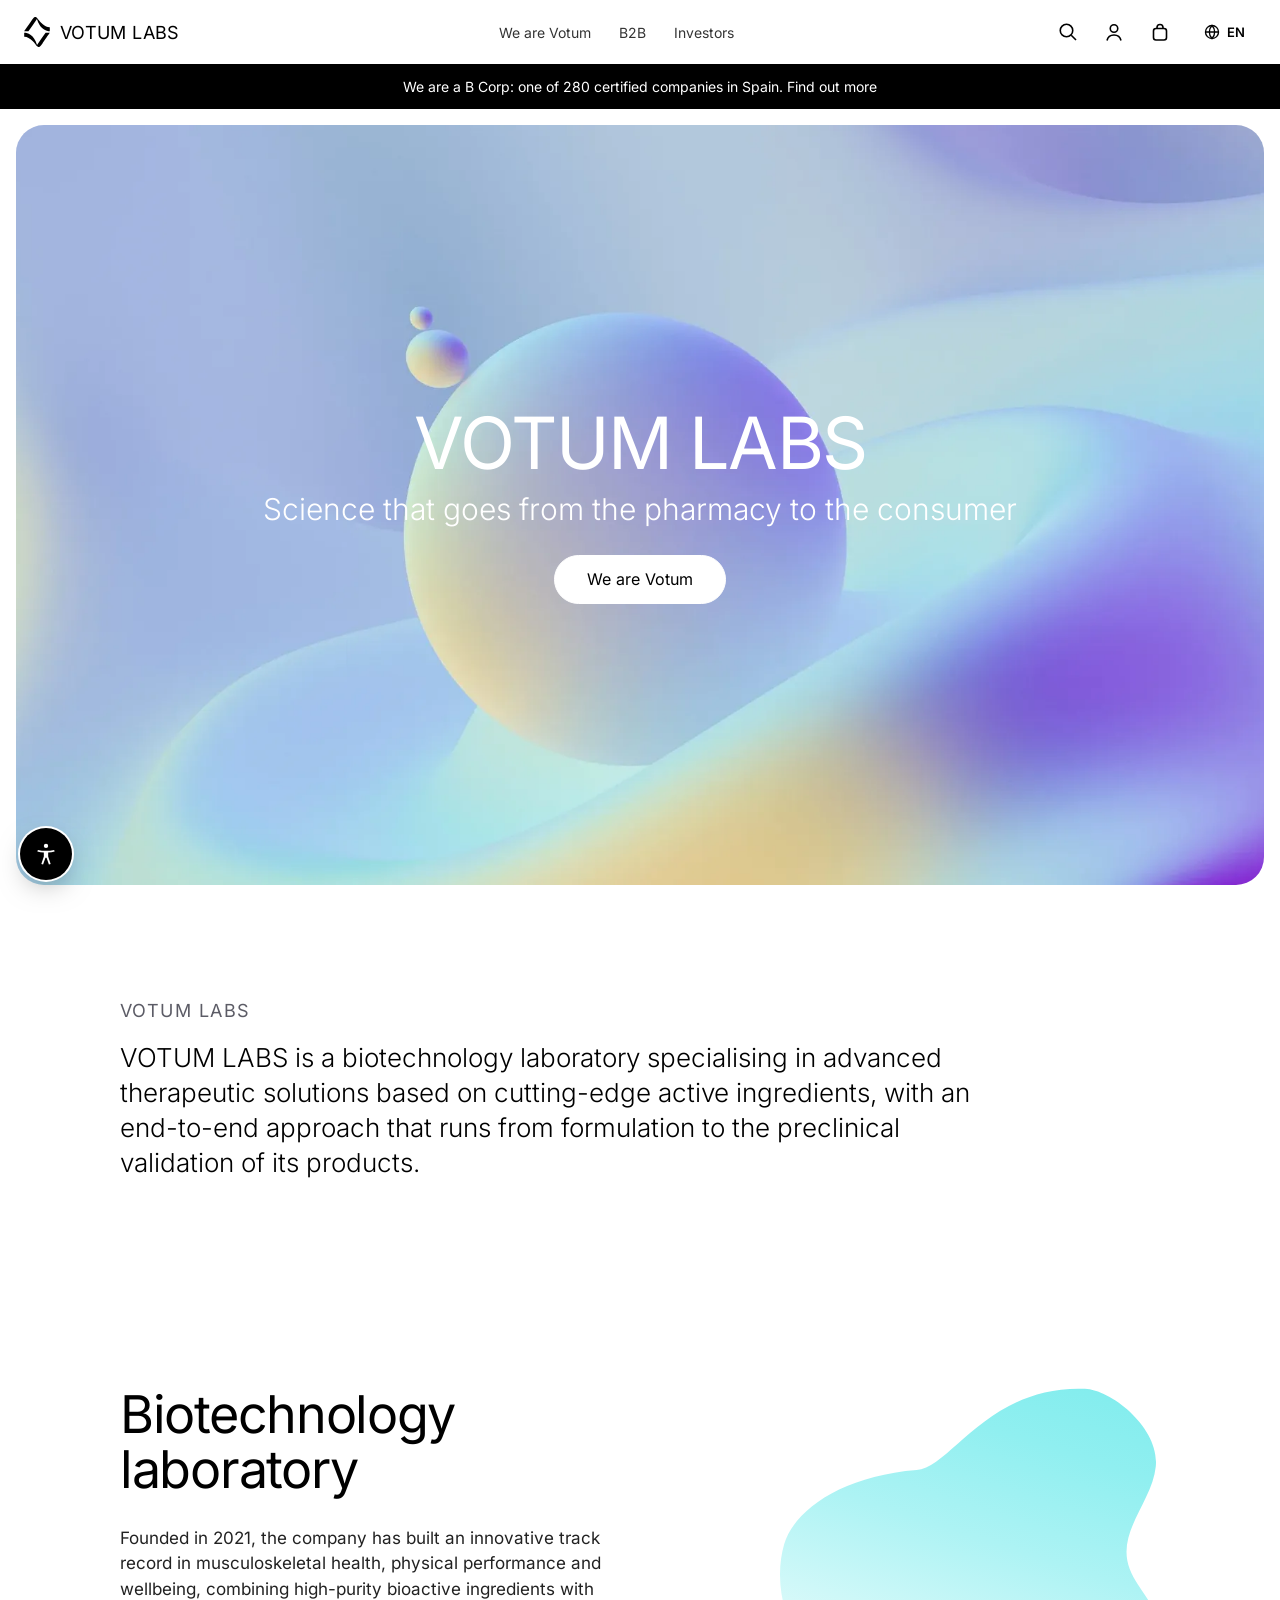
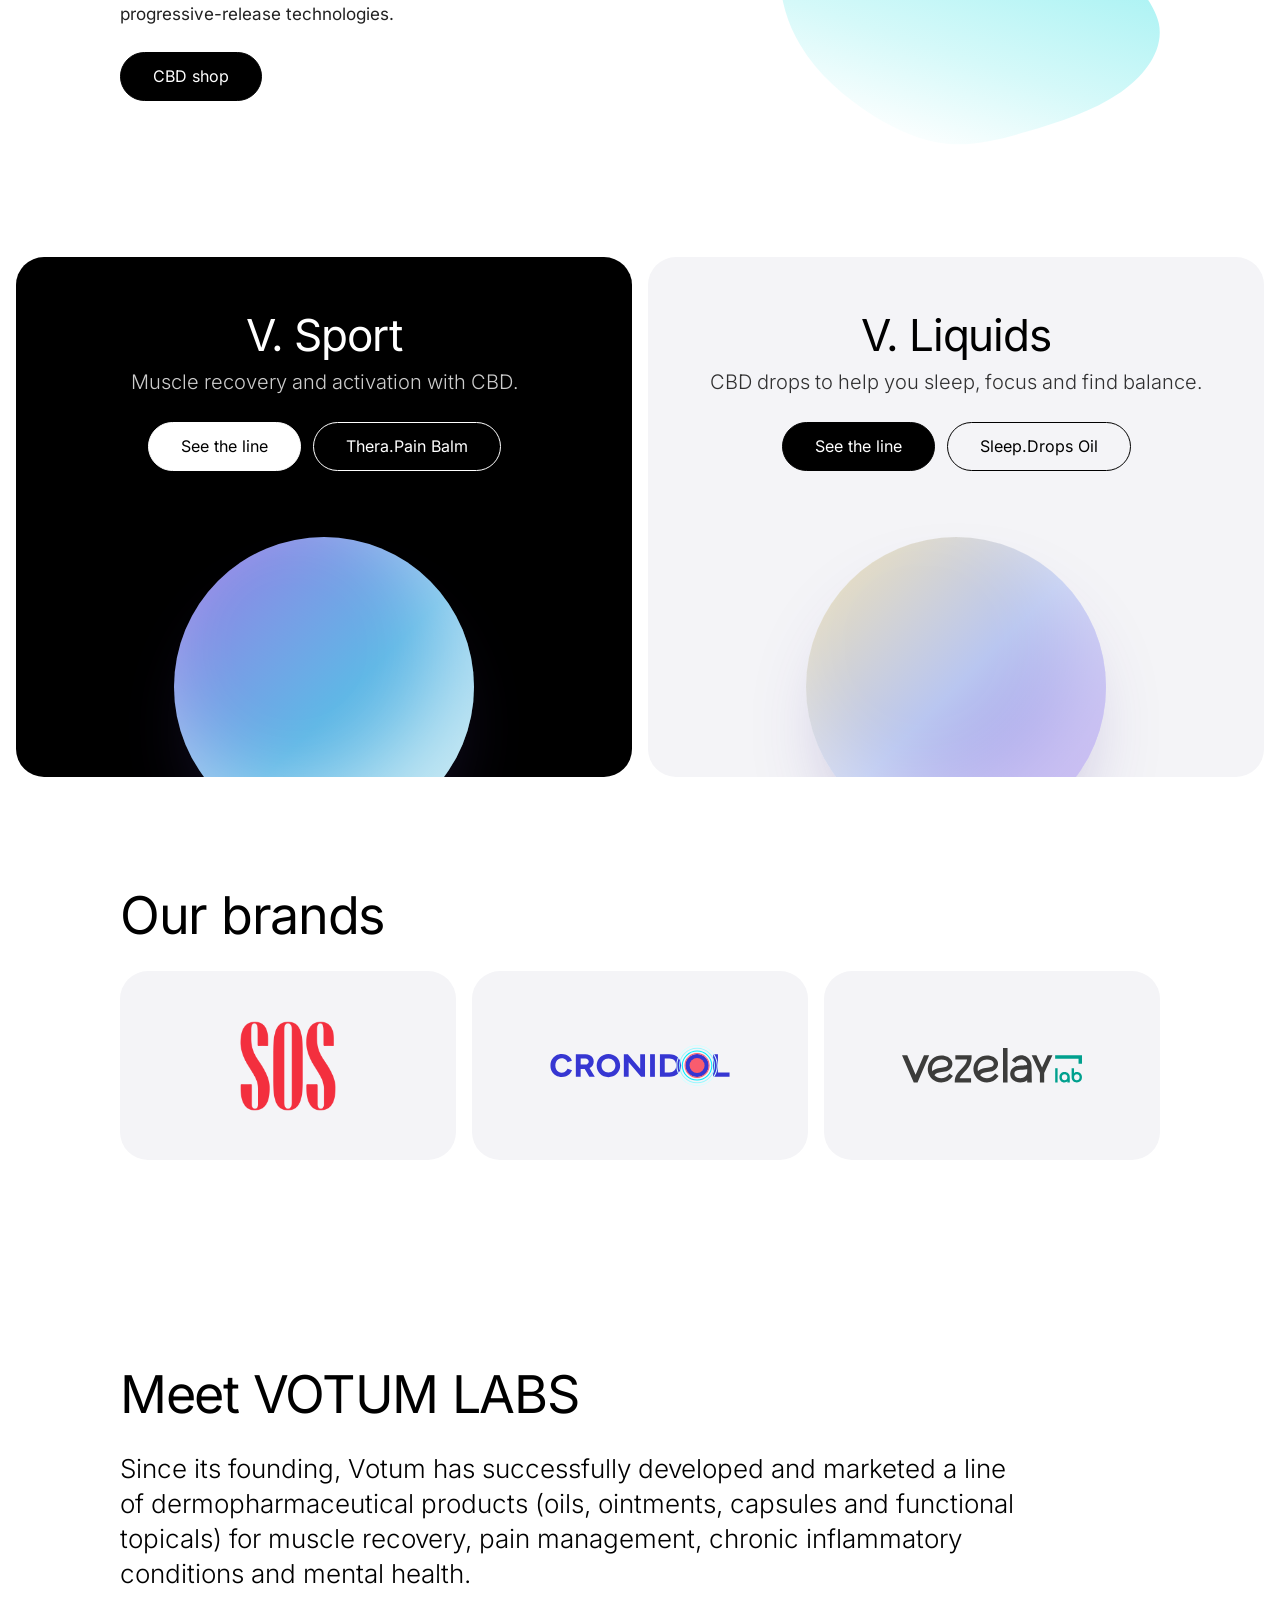
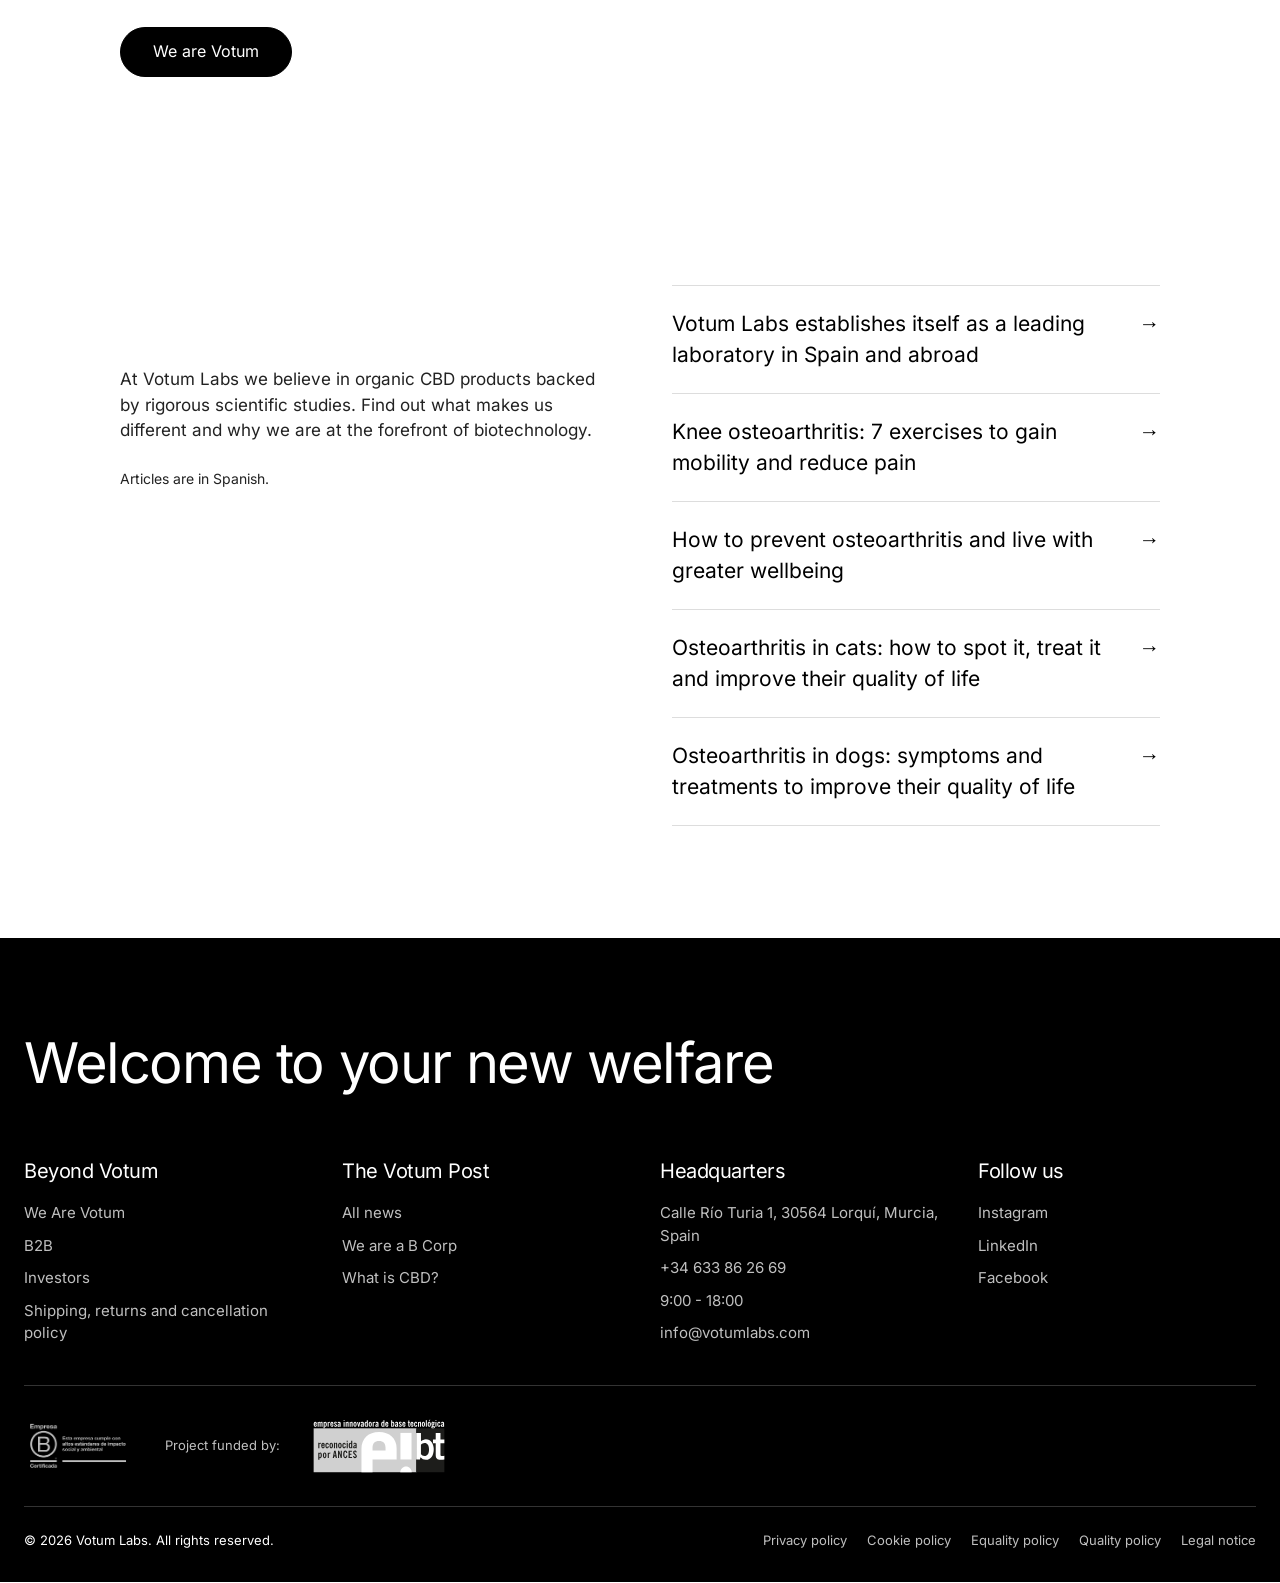
==== docs/en/index.html @ 970d9150 "Versión en inglés y degradado animado en las cifras del panel de socios - Inglés en docs/en/: portad" ====
<!doctype html>
<html lang="en">
<head>
	<meta charset="UTF-8">
	<meta name="viewport" content="width=device-width, initial-scale=1">
	<title>Votum Labs &#8211; Biotechnology laboratory</title>
	<!-- votum:meta -->
	<meta name="description" content="Biotechnology laboratory: dermopharmaceutical CBD solutions, from the pharmacy to the consumer.">
	<link rel="alternate" hreflang="es" href="https://faycal9ib.github.io/votum-web/">
	<link rel="alternate" hreflang="en" href="https://faycal9ib.github.io/votum-web/en/">
	<link rel="alternate" hreflang="x-default" href="https://faycal9ib.github.io/votum-web/">
	<meta property="og:type" content="website">
	<meta property="og:site_name" content="Votum Labs">
	<meta property="og:locale" content="en_GB">
	<meta property="og:locale:alternate" content="es_ES">
	<meta property="og:title" content="Votum Labs – Biotechnology laboratory">
	<meta property="og:description" content="Biotechnology laboratory: dermopharmaceutical CBD solutions, from the pharmacy to the consumer.">
	<meta property="og:url" content="https://faycal9ib.github.io/votum-web/en/">
	<meta property="og:image" content="https://faycal9ib.github.io/votum-web/assets/img/og-votumlabs.jpg">
	<meta property="og:image:width" content="1200">
	<meta property="og:image:height" content="630">
	<meta property="og:image:alt" content="Votum Labs, biotechnology laboratory: science that goes from the pharmacy to the consumer">
	<meta name="twitter:card" content="summary_large_image">
	<!-- /votum:meta -->
<meta name="robots" content="noindex, nofollow">
	<script>try{var p=JSON.parse(localStorage.getItem('votumA11y')||'{}'),c=document.documentElement.classList;if(p.text)c.add('a11y-text-'+p.text);['contrast','links','readable','reduce-motion'].forEach(function(k){if(p[k])c.add('a11y-'+k)})}catch(e){}</script>

<link rel='stylesheet' id='orbita-css' href='../style.css?ver=2.3.2' media='all' />
<link rel='stylesheet' id='votum-brand-css' href='../brand.css?ver=1.0.0' media='all' />
<link rel="icon" type="image/svg+xml" href="../assets/img/votumlabs-fav.svg">
</head>
<body class="home blog wp-theme-orbita">
<a class="skip-link screen-reader-text" href="#ob-main">Skip to content</a>

<header class="ob-globalnav" id="ob-globalnav">
	<nav class="ob-globalnav__inner" aria-label="Global">
		<a class="ob-globalnav__brand" href="./">
			<span class="ob-mark"><svg aria-hidden="true" focusable="false" xmlns="http://www.w3.org/2000/svg" id="Livello_2" data-name="Livello 2" viewBox="0 0 1236.66 1448.73"><g id="Livello_1-2" data-name="Livello 1"><g><path d="M515.34,1.95c-19.4,5.1-36,15.3-57,35.2-18.7,17.7-38.6,42.6-68.2,85.3-8.7,12.6-23.3,33.6-32.4,46.5C299.14,252.35.84,684.45.84,685.95c0,.7,32.9,1,101.9,1h102l206.2-293,206.2-293.1,10.2,30.8c54.5,163.9,128.4,291.8,223.5,387.2,95,95.2,206.6,151.1,328.6,164.5,18,2,55.6,3.8,56.6,2.8.5-.5.7-43.1.6-94.8l-.3-93.9-16-.7c-104.9-4.3-214.3-52.7-322-142.3-68.1-56.6-140.3-134.6-219-236.5-33.9-43.9-42.2-53.8-61.5-73-22.6-22.7-38.2-33.7-57-40.2-14.8-5.1-32.6-6.2-45.5-2.8Z"></path><path d="M.34,763.15c-.3.7-.4,43.4-.3,94.8l.3,93.5,16,.6c126.7,5.1,259.3,74.5,389.3,203.7,44.2,43.9,99.6,107.6,145.6,167.2,40.8,52.9,53.1,67.5,72,85.8,14.7,14.2,26.2,22.7,40.1,29.7,15.9,8,27.4,10.8,43,10.2,10.3-.3,13.4-.8,21.9-3.7,21.6-7.3,43.8-24.4,68.9-53,13.3-15.2,28.2-34.9,49.4-65.5,8.7-12.7,24.9-35.8,35.9-51.5,24.7-35.1,92.6-133.1,194-280,142.2-205.9,159.4-230.9,159.4-232,0-.7-31.7-1-101.9-1h-101.9l-206.2,293-206.2,293.1-11.3-33.8c-34.3-102.9-74-186.6-125-263.8-97.5-147.6-223.2-241.8-366.5-274.9-30.4-7-59.3-10.9-92.5-12.6-25-1.2-23.5-1.2-24,.2Z"></path></g></g></svg></span>			<span>Votum Labs</span>
		</a>

		<ul id="ob-menu" class="ob-menu"><li class="menu-item"><a href="https://votumlabs.com/we-are-votum/" data-vt-decode="hover">We are Votum</a></li>
<li class="menu-item"><a href="b2b.html" data-vt-decode="hover">B2B</a></li>
<li class="menu-item"><a href="investors.html" data-vt-decode="hover">Investors</a></li>
</ul>
		<div class="ob-globalnav__actions">
			<button class="ob-icon-btn" type="button" data-ob-search aria-label="Search">
				<svg viewBox="0 0 20 20" fill="none" stroke="currentColor" stroke-width="1.6"><circle cx="8.5" cy="8.5" r="6.25"/><path d="M13.25 13.25L18 18"/></svg>
			</button>
			<a class="ob-icon-btn" href="https://votumlabs.com/account/" aria-label="My account">
				<svg viewBox="0 0 20 20" fill="none" stroke="currentColor" stroke-width="1.6"><circle cx="10" cy="6.5" r="3.75"/><path d="M3 18.5c.8-3.6 3.6-5.5 7-5.5s6.2 1.9 7 5.5"/></svg>
			</a>
			<a class="ob-icon-btn" href="https://votumlabs.com/?page_id=18" aria-label="Shop">
				<svg viewBox="0 0 20 20" fill="none" stroke="currentColor" stroke-width="1.6"><rect x="3.5" y="6.5" width="13" height="11.5" rx="2.5"/><path d="M7 6.5V5.5a3 3 0 016 0v1"/></svg>
			</a>
				<div class="ob-lang">
		<button class="ob-lang__toggle" type="button" aria-expanded="false" aria-controls="ob-lang-list">
			<svg viewBox="0 0 20 20" fill="none" stroke="currentColor" stroke-width="1.5" aria-hidden="true"><circle cx="10" cy="10" r="7.25"/><path d="M2.75 10h14.5M10 2.75c2 2.1 3 4.5 3 7.25s-1 5.15-3 7.25c-2-2.1-3-4.5-3-7.25s1-5.15 3-7.25z"/></svg>
			<span class="screen-reader-text">Language: English</span>
			<span class="ob-lang__code" aria-hidden="true">EN</span>
		</button>
		<ul class="ob-lang__list" id="ob-lang-list" hidden>
			<li><a class="ob-lang__item" href="../" lang="es" hreflang="es">Español</a></li>
			<li><span class="ob-lang__item is-current" aria-current="true" lang="en">English</span></li>
		</ul>
	</div>
				<button class="ob-icon-btn ob-menu-trigger" type="button" aria-expanded="false" aria-controls="ob-menu" aria-label="Menu">
				<svg viewBox="0 0 20 20" fill="none" stroke="currentColor" stroke-width="1.6"><path d="M3 7h14M3 13h14"/></svg>
			</button>
		</div>
	</nav>
	<form class="screen-reader-text" role="search" method="get" action="https://votumlabs.com/" id="ob-search">
		<label for="ob-search-input">Search</label>
		<input id="ob-search-input" type="search" name="s" value="">
	</form>
</header>
<div class="ob-backdrop" aria-hidden="true"></div>

	<div class="ob-ribbon">
		We are a B Corp: one of 280 certified companies in Spain.		<a href="https://votumlabs.com/blog/votum-world-es-empresa-b-corp/">Find out more</a>
	</div>
<main id="ob-main" class="ob-main" data-vt-trail>
	<section class="ob-section-hero theme-light has-image">
		<div class="ob-unit__copy ob-reveal">
			<h2 class="ob-unit__headline" data-vt-decode>VOTUM LABS</h2>
			<p class="ob-unit__subhead" data-vt-decode>Science that goes from the pharmacy to the consumer</p>
			<div class="ob-unit__ctas">
				<a class="ob-btn" href="https://votumlabs.com/we-are-votum/" aria-label="We are Votum, VOTUM LABS">We are Votum</a>
			</div>
		</div>
		<div class="ob-unit__bg" aria-hidden="true">
			<img src="../assets/img/hero-october-votumlabs.webp" alt="" fetchpriority="high">
		</div>
	</section>

	<section class="ob-block" aria-label="Votum Labs">
		<div class="ob-block__inner">
			<p class="ob-eyebrow ob-reveal" data-vt-decode>Votum Labs</p>
			<p class="ob-lead ob-reveal">VOTUM LABS is a biotechnology laboratory specialising in advanced therapeutic solutions based on cutting-edge active ingredients, with an end-to-end approach that runs from formulation to the preclinical validation of its products.</p>
		</div>
	</section>

	<section class="ob-block" aria-labelledby="ob-about">
		<div class="ob-block__inner ob-split">
			<div class="ob-reveal">
				<h2 id="ob-about" data-vt-decode>Biotechnology laboratory</h2>
				<p>Founded in 2021, the company has built an innovative track record in musculoskeletal health, physical performance and wellbeing, combining high-purity bioactive ingredients with progressive-release technologies.</p>
				<a class="ob-btn" href="https://votumlabs.com/?page_id=18">CBD shop</a>
			</div>
			<img class="ob-shape-deco ob-reveal" src="../assets/img/discover-shape.svg" alt="" loading="lazy">
		</div>
	</section>

	<section class="ob-section-promo" aria-label="Product lines">
		<div class="ob-tile theme-dark">
			<div class="ob-unit__copy ob-reveal">
				<h3 class="ob-unit__headline" data-vt-decode>V. Sport</h3>
				<p class="ob-unit__subhead" data-vt-decode>Muscle recovery and activation with CBD.</p>
				<div class="ob-unit__ctas">
					<a class="ob-btn" href="https://votumlabs.com/tienda/cbd-sport/" aria-label="See the line, V. Sport">See the line</a>
					<a class="ob-btn ob-btn--secondary" href="https://votumlabs.com/producto/balsamo-recuperador-cbd/" aria-label="Thera.Pain Balm, V. Sport">Thera.Pain Balm</a>
				</div>
			</div>
			<div class="ob-unit__media ob-reveal" aria-hidden="true">
				<div class="ob-shape" style="--ob-shape: linear-gradient(135deg,#9a7be6,#5fb7e6 55%,#a8e0ec)"></div>
			</div>
		</div>
		<div class="ob-tile theme-light">
			<div class="ob-unit__copy ob-reveal">
				<h3 class="ob-unit__headline" data-vt-decode>V. Liquids</h3>
				<p class="ob-unit__subhead" data-vt-decode>CBD drops to help you sleep, focus and find balance.</p>
				<div class="ob-unit__ctas">
					<a class="ob-btn" href="https://votumlabs.com/tienda/cbd-para-la-ansiedad/" aria-label="See the line, V. Liquids">See the line</a>
					<a class="ob-btn ob-btn--secondary" href="https://votumlabs.com/producto/gotas-cbd-para-dormir/" aria-label="Sleep.Drops Oil, V. Liquids">Sleep.Drops Oil</a>
				</div>
			</div>
			<div class="ob-unit__media ob-reveal" aria-hidden="true">
				<div class="ob-shape" style="--ob-shape: linear-gradient(135deg,#f1e2b4,#b9c6f0 50%,#9a7be6)"></div>
			</div>
		</div>
	</section>

	<section class="ob-block" aria-labelledby="ob-brands">
		<div class="ob-block__inner">
			<h2 id="ob-brands" data-vt-decode class="ob-reveal">Our brands</h2>
			<div class="ob-brands">
				<a class="ob-brand ob-reveal" href="https://sospets.es/">
					<img src="../assets/img/SOS-LOGO-ROJO.png" alt="SOS Pets" loading="lazy">
				</a>
				<a class="ob-brand ob-reveal" href="https://www.cronidol.com/">
					<img src="../assets/img/logo-cronidol.svg" alt="Cronidol" loading="lazy">
				</a>
				<a class="ob-brand ob-reveal" href="https://vezelaylab.com/">
					<img src="../assets/img/vezelay-logo.svg" alt="Vezelay Lab" loading="lazy">
				</a>
			</div>
		</div>
	</section>

	<section class="ob-block" aria-labelledby="ob-meet">
		<div class="ob-block__inner ob-reveal">
			<h2 id="ob-meet" data-vt-decode>Meet VOTUM LABS</h2>
			<p class="ob-lead">Since its founding, Votum has successfully developed and marketed a line of dermopharmaceutical products (oils, ointments, capsules and functional topicals) for muscle recovery, pain management, chronic inflammatory conditions and mental health.</p>
			<div class="ob-block__cta">
				<a class="ob-btn" href="https://votumlabs.com/we-are-votum/">We are Votum</a>
			</div>
		</div>
	</section>

	<section class="ob-block" aria-labelledby="ob-post">
		<div class="ob-block__inner ob-split">
			<div class="ob-reveal">
				<h2 id="ob-post" data-vt-decode>The Votum Post</h2>
				<p>At Votum Labs we believe in organic CBD products backed by rigorous scientific studies. Find out what makes us different and why we are at the forefront of biotechnology.</p>
				<p class="vt-lang-note">Articles are in Spanish.</p>
			</div>
			<ul class="ob-posts ob-reveal">
				<li><a href="https://votumlabs.com/blog/votum-labs-laboratorio-biotecnologico-farmacia/" hreflang="es">Votum Labs establishes itself as a leading laboratory in Spain and abroad</a></li>
				<li><a href="https://votumlabs.com/blog/artrosis-rodilla-ejercicios/" hreflang="es">Knee osteoarthritis: 7 exercises to gain mobility and reduce pain</a></li>
				<li><a href="https://votumlabs.com/blog/prevenir-artrosis-evitar-dolor-articular/" hreflang="es">How to prevent osteoarthritis and live with greater wellbeing</a></li>
				<li><a href="https://votumlabs.com/blog/artrosis-gatos/" hreflang="es">Osteoarthritis in cats: how to spot it, treat it and improve their quality of life</a></li>
				<li><a href="https://votumlabs.com/blog/artrosis-perros/" hreflang="es">Osteoarthritis in dogs: symptoms and treatments to improve their quality of life</a></li>
			</ul>
		</div>
	</section>
</main>
<footer class="ob-footer" data-vt-trail aria-label="Footer">
	<div class="ob-footer__inner">
		<p class="ob-footer__title" data-vt-decode>Welcome to your new welfare</p>

		<div class="ob-directory">
							<nav aria-label="Beyond Votum">
					<h3 data-vt-decode>Beyond Votum</h3>
					<ul>
													<li><a href="https://votumlabs.com/we-are-votum/">We Are Votum</a></li>
													<li><a href="b2b.html">B2B</a></li>
													<li><a href="investors.html">Investors</a></li>
													<li><a href="https://votumlabs.com/refund-policy/">Shipping, returns and cancellation policy</a></li>
											</ul>
				</nav>
							<nav aria-label="The Votum Post">
					<h3 data-vt-decode>The Votum Post</h3>
					<ul>
													<li><a href="https://votumlabs.com/the-v-w-post/">All news</a></li>
													<li><a href="https://votumlabs.com/blog/votum-world-es-empresa-b-corp/">We are a B Corp</a></li>
													<li><a href="https://votumlabs.com/blog/que-es-cbd/">What is CBD?</a></li>
											</ul>
				</nav>
			
			<div>
				<h3 data-vt-decode>Headquarters</h3>
				<p>Calle Río Turia 1, 30564 Lorquí, Murcia, Spain</p>
				<ul>
											<li><a href="https://wa.me/+34633862669">+34 633 86 26 69</a></li>
										<li>9:00 - 18:00</li>
											<li><a href="mailto:info@votumlabs.com">info@votumlabs.com</a></li>
									</ul>
			</div>

			<div>
				<h3 data-vt-decode>Follow us</h3>
				<ul>
					<li><a href="https://www.instagram.com/votumlabs/">Instagram</a></li>
					<li><a href="https://www.linkedin.com/company/votum-labs/">LinkedIn</a></li>
					<li><a href="https://www.facebook.com/p/Votum-Labs-100083191074836/">Facebook</a></li>
				</ul>
			</div>
		</div>

		<div class="ob-footer__badges">
			<a href="https://votumlabs.com/blog/votum-world-es-empresa-b-corp/">
				<img src="../assets/img/LogoESPTagESP_Estandares_Negro-1.png" class="ob-badge-bcorp" alt="Certified B Corporation" loading="lazy">
			</a>
			<span>Project funded by:</span>
			<img src="../assets/img/Eibt-logo-footer-1.svg" alt="EIBT" loading="lazy">
		</div>

		
		<div class="ob-footer__legal">
			<span>
				© 2026 Votum Labs. All rights reserved.			</span>
			<ul id="menu-votum-legal" class="menu"><li id="menu-item-47" class="menu-item menu-item-type-custom menu-item-object-custom menu-item-47"><a href="https://votumlabs.com/privacy-policy/">Privacy policy</a></li>
<li id="menu-item-48" class="menu-item menu-item-type-custom menu-item-object-custom menu-item-48"><a href="https://votumlabs.com/cookies-policy/">Cookie policy</a></li>
<li id="menu-item-49" class="menu-item menu-item-type-custom menu-item-object-custom menu-item-49"><a href="https://votumlabs.com/politica-de-igualdad/">Equality policy</a></li>
<li id="menu-item-50" class="menu-item menu-item-type-custom menu-item-object-custom menu-item-50"><a href="https://votumlabs.com/politica-de-calidad/">Quality policy</a></li>
<li id="menu-item-51" class="menu-item menu-item-type-custom menu-item-object-custom menu-item-51"><a href="https://votumlabs.com/aviso-legal/">Legal notice</a></li>
</ul>		</div>
	</div>
</footer>
	<div class="ob-a11y" data-vt-no-trail>
		<button class="ob-a11y__toggle" type="button" aria-expanded="false" aria-controls="ob-a11y-panel">
			<svg viewBox="0 0 24 24" fill="currentColor" aria-hidden="true"><circle cx="12" cy="4.5" r="2"/><path d="M4.5 8.2c2.4.6 4.9.9 7.5.9s5.1-.3 7.5-.9l.5 1.6c-1.9.5-3.9.8-6 .9v3.6l2.3 6.9-1.6.6-2.2-6.3h-1l-2.2 6.3-1.6-.6L10 14.3v-3.6c-2.1-.1-4.1-.4-6-.9z"/></svg>
			<span class="screen-reader-text">Accessibility options</span>
		</button>
		<div class="ob-a11y__panel" id="ob-a11y-panel" role="group" aria-labelledby="ob-a11y-title" hidden>
			<p class="ob-a11y__title" id="ob-a11y-title">Accessibility</p>
			<div class="ob-a11y__row" role="group" aria-label="Text size">
				<span>Text size</span>
				<div class="ob-a11y__sizes">
					<button type="button" data-a11y-text="0" aria-pressed="true" aria-label="Normal text">A</button>
					<button type="button" data-a11y-text="1" aria-pressed="false" aria-label="Large text">A+</button>
					<button type="button" data-a11y-text="2" aria-pressed="false" aria-label="Extra large text">A++</button>
				</div>
			</div>
							<button type="button" class="ob-a11y__switch" data-a11y="contrast" aria-pressed="false">
					<span>High contrast</span><span class="ob-a11y__knob" aria-hidden="true"></span>
				</button>
							<button type="button" class="ob-a11y__switch" data-a11y="links" aria-pressed="false">
					<span>Underline links</span><span class="ob-a11y__knob" aria-hidden="true"></span>
				</button>
							<button type="button" class="ob-a11y__switch" data-a11y="readable" aria-pressed="false">
					<span>Readable font</span><span class="ob-a11y__knob" aria-hidden="true"></span>
				</button>
							<button type="button" class="ob-a11y__switch" data-a11y="reduce-motion" aria-pressed="false">
					<span>Stop animations</span><span class="ob-a11y__knob" aria-hidden="true"></span>
				</button>
						<button type="button" class="ob-a11y__reset" data-a11y-reset>Reset</button>
		</div>
	</div>
<script data-wp-strategy="defer" defer id="orbita-js" src="../assets/js/main.js?ver=2.3.2"></script>
<script data-wp-strategy="defer" defer id="orbita-effects-js" src="../assets/js/effects.js?ver=2.3.2"></script>
<script data-wp-strategy="defer" defer id="orbita-a11y-js" src="../assets/js/a11y.js?ver=2.3.2"></script>
</body>
</html>
---- docs/style.css ----
/*
Theme Name: Votum Labs
Description: Tema de Votum Labs. Estructura de portada (cabecera global con desplegables, bloques hero y baldosas promo) obtenida mediante análisis REA; identidad visual, textos e imágenes de votumlabs.com.
Version: 2.0.0
Requires at least: 6.0
Requires PHP: 7.4
License: GPLv2 or later
Text Domain: orbita
*/

/* ---------- Tokens ---------- */
:root {
	--ob-font: -apple-system, BlinkMacSystemFont, "Segoe UI", Roboto, "Helvetica Neue", Arial, "Noto Sans", sans-serif;
	--ob-font-display: "Almarena Display", "Helvetica Neue", -apple-system, BlinkMacSystemFont, "Segoe UI", Arial, sans-serif;
	--ob-text: #000000;
	--ob-text-muted: #5c5c66;
	--ob-bg: #ffffff;
	--ob-bg-alt: #f4f4f7;
	--ob-dark: #000000;
	--ob-iris: linear-gradient(135deg, #b9c6f0 0%, #a8e0ec 35%, #f1e2b4 65%, #9a7be6 100%);
	--ob-link: #000000;
	--ob-nav-h: 64px;
	--ob-gutter: 16px;
	--ob-card-radius: 28px;
	--ob-pill: 999px;
	--ob-ease: cubic-bezier(.25, .1, .25, 1);
}

*, *::before, *::after { box-sizing: border-box; }
html { -webkit-text-size-adjust: 100%; }
body {
	margin: 0;
	font-family: var(--ob-font);
	font-size: 17px;
	line-height: 1.5;
	color: var(--ob-text);
	background: var(--ob-bg);
	-webkit-font-smoothing: antialiased;
}
a { color: var(--ob-link); }
img { max-width: 100%; height: auto; display: block; }
h1, h2, h3, h4 { font-family: var(--ob-font-display); font-weight: 400; letter-spacing: -.02em; }
.screen-reader-text {
	position: absolute !important; width: 1px; height: 1px; overflow: hidden;
	clip: rect(1px, 1px, 1px, 1px); white-space: nowrap;
}
.skip-link:focus {
	clip: auto; width: auto; height: auto; z-index: 10000;
	top: 8px; left: 8px; padding: 8px 16px; background: #000; color: #fff; border-radius: 8px;
}
.ob-mark { display: inline-block; width: 26px; height: 30px; color: inherit; }
.ob-mark svg { width: 100%; height: 100%; display: block; }
.ob-mark path { fill: currentColor; }

/* ---------- Cabecera global ---------- */
.ob-globalnav {
	position: sticky; top: 0; z-index: 9999;
	height: var(--ob-nav-h);
	color: var(--ob-text);
	font-size: 14px;
}
/* El desenfoque va en un pseudo-elemento: en la propia cabecera, backdrop-filter convertiría
   la cabecera en el bloque contenedor del menú móvil (position: fixed) y lo encogería a su altura. */
.ob-globalnav::before {
	content: ""; position: absolute; inset: 0; z-index: -1;
	background: rgba(255, 255, 255, .82);
	backdrop-filter: saturate(180%) blur(20px);
	-webkit-backdrop-filter: saturate(180%) blur(20px);
}
/* La barra de administración de WordPress mide 32px (46px en ≤782px). */
.admin-bar { --ob-admin-h: 32px; }
@media screen and (max-width: 782px) { .admin-bar { --ob-admin-h: 46px; } }
.admin-bar .ob-globalnav { top: var(--ob-admin-h); }
.admin-bar .ob-backdrop { top: calc(var(--ob-nav-h) + var(--ob-admin-h)); }
.ob-globalnav__inner {
	max-width: 1280px; height: 100%; margin: 0 auto; padding: 0 24px;
	display: flex; align-items: center; justify-content: space-between;
}
.ob-globalnav__brand {
	color: inherit; text-decoration: none; display: flex; align-items: center; gap: 10px;
	font-family: var(--ob-font-display); font-size: 18px; letter-spacing: .02em; text-transform: uppercase;
}

.ob-menu { list-style: none; margin: 0 32px; padding: 0; display: flex; align-items: center; gap: 28px; flex: 1; justify-content: center; }
.ob-menu > li > a,
.ob-menu > li > .ob-menu__toggle {
	white-space: nowrap;
	color: inherit; text-decoration: none; padding: 0; line-height: var(--ob-nav-h);
	background: none; border: 0; font: inherit; cursor: pointer; opacity: .8; transition: opacity .2s;
}
.ob-menu > li > a:hover, .ob-menu > li > .ob-menu__toggle:hover, .ob-menu > li.is-open > .ob-menu__toggle { opacity: 1; }

/* Flyout a ancho completo */
.ob-menu .sub-menu {
	position: absolute; left: 0; right: 0; top: var(--ob-nav-h);
	list-style: none; margin: 0;
	padding: 36px max(24px, calc((100vw - 1040px) / 2)) 56px;
	background: #fff; border-bottom: 1px solid #eee;
	display: grid; grid-template-columns: repeat(3, minmax(0, 300px)); gap: 6px 48px;
	opacity: 0; visibility: hidden; transform: translateY(-8px);
	transition: opacity .24s var(--ob-ease), transform .24s var(--ob-ease), visibility 0s .24s;
}
.ob-menu > li.is-open > .sub-menu {
	opacity: 1; visibility: visible; transform: none;
	transition: opacity .32s var(--ob-ease), transform .32s var(--ob-ease);
}
.ob-menu .sub-menu a { color: inherit; text-decoration: none; font-family: var(--ob-font-display); font-size: 20px; line-height: 1.6; }
.ob-menu .sub-menu a:hover { text-decoration: underline; }

.ob-backdrop {
	position: fixed; inset: var(--ob-nav-h) 0 0; z-index: 9998;
	background: rgba(255, 255, 255, .45);
	backdrop-filter: blur(16px); -webkit-backdrop-filter: blur(16px);
	opacity: 0; visibility: hidden; transition: opacity .3s, visibility 0s .3s;
}
.flyout-open .ob-backdrop { opacity: 1; visibility: visible; transition: opacity .3s; }

.ob-globalnav__actions { display: flex; align-items: center; gap: 18px; }
.ob-icon-btn { background: none; border: 0; color: inherit; cursor: pointer; padding: 4px; display: block; }
.ob-icon-btn svg { width: 20px; height: 20px; display: block; }
.ob-menu-trigger { display: none; }

/* ---------- Banda de aviso ---------- */
.ob-ribbon { background: #000; color: #fff; text-align: center; font-size: 14px; padding: 12px var(--ob-gutter); }
.ob-ribbon a { color: #fff; text-decoration: underline; text-underline-offset: 3px; }

/* ---------- Botones ---------- */
.ob-btn {
	display: inline-block; padding: 14px 32px; border-radius: var(--ob-pill);
	font-size: 16px; line-height: 1.2; text-decoration: none;
	border: 1px solid #000; background: #000; color: #fff;
	transition: background .2s, color .2s, transform .2s;
}
.ob-btn:hover { transform: translateY(-1px); }
.ob-btn--secondary { background: transparent; color: #000; }
.ob-btn--secondary:hover { background: #000; color: #fff; }
.theme-dark .ob-btn, .ob-section-hero.has-image .ob-btn { background: #fff; color: #000; border-color: #fff; }
.theme-dark .ob-btn--secondary, .ob-section-hero.has-image .ob-btn--secondary { background: transparent; color: #fff; }
.theme-dark .ob-btn--secondary:hover, .ob-section-hero.has-image .ob-btn--secondary:hover { background: #fff; color: #000; }

/* ---------- Unidades (hero / promo) ---------- */
.ob-main { display: flex; flex-direction: column; gap: var(--ob-gutter); padding: var(--ob-gutter) var(--ob-gutter) 0; }
.ob-section-hero, .ob-tile {
	position: relative; overflow: hidden; text-align: center; isolation: isolate;
	border-radius: var(--ob-card-radius); background: var(--ob-bg-alt);
}
.ob-section-hero { min-height: min(86vh, 760px); display: flex; flex-direction: column; justify-content: center; padding: 64px 24px; }
.ob-section-hero.has-image { color: #fff; }
.ob-section-hero.theme-dark, .ob-tile.theme-dark { background: #000; color: #fff; }
.ob-unit__bg { position: absolute; inset: 0; z-index: -1; }
.ob-unit__bg img { width: 100%; height: 100%; object-fit: cover; }
.ob-section-promo { display: grid; grid-template-columns: repeat(2, minmax(0, 1fr)); gap: var(--ob-gutter); }
.ob-tile { min-height: 520px; padding: 56px 24px 0; }

.ob-unit__headline { font-family: var(--ob-font-display); font-size: 72px; line-height: 1.02; font-weight: 400; margin: 0; letter-spacing: -.02em; }
.ob-tile .ob-unit__headline { font-size: 44px; }
.ob-unit__subhead { font-size: 30px; line-height: 1.2; font-weight: 300; margin: 12px 0 0; }
.ob-tile .ob-unit__subhead { font-size: 20px; color: inherit; opacity: .8; }
.ob-unit__ctas { display: flex; justify-content: center; gap: 12px; margin-top: 28px; flex-wrap: wrap; }

.ob-unit__media { position: absolute; left: 0; right: 0; bottom: 0; top: 230px; display: flex; align-items: flex-end; justify-content: center; z-index: -1; }
.ob-unit__media img { width: auto; max-height: 100%; object-fit: contain; }
.ob-shape {
	width: min(56%, 300px); aspect-ratio: 1; margin-bottom: -60px; border-radius: 50%;
	background: var(--ob-shape, var(--ob-iris)); filter: blur(.5px);
	box-shadow: inset -30px -40px 80px rgba(255, 255, 255, .45), 0 40px 80px -30px rgba(80, 60, 160, .35);
}

/* ---------- Secciones de contenido ---------- */
.ob-block { padding: 96px 24px; }
.ob-block__inner { max-width: 1040px; margin: 0 auto; }
.ob-eyebrow { font-family: var(--ob-font-display); font-size: 18px; text-transform: uppercase; letter-spacing: .08em; margin: 0 0 16px; color: var(--ob-text-muted); }
.ob-block h2 { font-size: 52px; line-height: 1.05; margin: 0 0 28px; }
.ob-lead { font-size: 26px; line-height: 1.35; font-weight: 300; margin: 0; max-width: 900px; }
.ob-split { display: grid; grid-template-columns: repeat(2, minmax(0, 1fr)); gap: 64px; align-items: start; }
.ob-split p { margin: 0 0 24px; color: #222; }
.ob-shape-deco { width: 100%; max-width: 380px; margin-left: auto; }

.ob-brands { display: grid; grid-template-columns: repeat(3, minmax(0, 1fr)); gap: var(--ob-gutter); margin-top: 8px; }
.ob-brand { min-width: 0;
	display: flex; align-items: center; justify-content: center; aspect-ratio: 16 / 9;
	border-radius: var(--ob-card-radius); background: var(--ob-bg-alt); padding: 40px; transition: transform .3s var(--ob-ease), background .3s;
}
.ob-brand:hover { transform: translateY(-4px); background: #ececf2; }
.ob-brand img { max-height: 90px; width: auto; max-width: 70%; object-fit: contain; }

.ob-posts { list-style: none; margin: 0; padding: 0; border-top: 1px solid #ddd; }
.ob-posts li { border-bottom: 1px solid #ddd; }
.ob-posts a { display: flex; justify-content: space-between; gap: 24px; padding: 22px 0; text-decoration: none; font-size: 21px; font-family: var(--ob-font-display); }
.ob-posts a::after { content: "→"; transition: transform .2s; }
.ob-posts a:hover::after { transform: translateX(4px); }
.ob-block__cta { margin-top: 36px; }

/* Aparición al entrar en viewport */
.ob-reveal { opacity: 0; transform: translateY(32px); transition: opacity .9s var(--ob-ease), transform .9s var(--ob-ease); }
.ob-reveal.is-visible { opacity: 1; transform: none; }
@media (prefers-reduced-motion: reduce) {
	.ob-reveal { opacity: 1; transform: none; transition: none; }
	.ob-menu .sub-menu, .ob-backdrop, .ob-brand, .ob-btn { transition: none; }
}

/* ---------- Pie ---------- */
.ob-footer { background: #000; color: #fff; font-size: 15px; line-height: 1.5; margin-top: var(--ob-gutter); }
.ob-footer a { color: #fff; text-decoration: none; opacity: .75; }
.ob-footer a:hover { opacity: 1; }
.ob-footer__inner { max-width: 1280px; margin: 0 auto; padding: 96px 24px 32px; }
.ob-footer__title { font-family: var(--ob-font-display); font-size: 56px; line-height: 1.05; margin: 0 0 64px; font-weight: 400; }
.ob-directory { display: grid; grid-template-columns: repeat(4, minmax(0, 1fr)); gap: 0 40px; }
.ob-directory h3 { font-size: 20px; margin: 0 0 16px; }
.ob-directory ul { list-style: none; margin: 0 0 40px; padding: 0; }
.ob-directory li { margin-bottom: 10px; color: rgba(255, 255, 255, .75); }
.ob-directory p { margin: 0 0 10px; opacity: .75; }
.ob-footer__badges { display: flex; align-items: center; gap: 32px; flex-wrap: wrap; padding: 32px 0; border-top: 1px solid #333; }
.ob-footer__badges img { height: 56px; width: auto; }
.ob-footer__badges .ob-badge-bcorp { filter: invert(1); }
.ob-footer__badges span { opacity: .75; font-size: 13px; }
.ob-social { display: flex; gap: 16px; list-style: none; margin: 0; padding: 0; }
.ob-footer__legal { border-top: 1px solid #333; padding-top: 24px; display: flex; flex-wrap: wrap; justify-content: space-between; gap: 12px; font-size: 13px; }
.ob-footer__legal ul { list-style: none; margin: 0; padding: 0; display: flex; flex-wrap: wrap; gap: 8px 20px; }

/* ---------- Contenido genérico ---------- */
.ob-content { max-width: 760px; margin: 0 auto; padding: 72px 24px; }
.ob-content h1 { font-size: 52px; line-height: 1.05; margin: 0 0 24px; }

/* ---------- Breakpoints (S ≤734, M 735–1068, L ≥1069, XL ≥1441) ---------- */
@media only screen and (min-width: 1441px) {
	.ob-section-hero { min-height: 820px; }
	.ob-tile { min-height: 580px; }
}
@media only screen and (max-width: 1068px) {
	.ob-menu-trigger { display: block; }
	.ob-menu {
		position: fixed; inset: var(--ob-nav-h) 0 0; margin: 0; padding: 24px 28px;
		flex-direction: column; align-items: stretch; justify-content: flex-start; gap: 0;
		background: #fff; overflow-y: auto;
		opacity: 0; visibility: hidden; transition: opacity .3s, visibility 0s .3s;
	}
	.admin-bar .ob-menu { top: calc(var(--ob-nav-h) + var(--ob-admin-h)); }
	.menu-open .ob-menu { opacity: 1; visibility: visible; transition: opacity .3s; }
	.ob-menu > li > a, .ob-menu > li > .ob-menu__toggle { font-family: var(--ob-font-display); font-size: 28px; line-height: 1.7; text-align: left; opacity: 1; }
	.ob-menu .sub-menu { position: static; display: none; padding: 4px 0 16px 16px; border: 0; grid-template-columns: 1fr; opacity: 1; visibility: visible; transform: none; }
	.ob-menu > li.is-open > .sub-menu { display: grid; }
	.ob-menu .sub-menu a { font-size: 18px; }
	.ob-backdrop { display: none; }
	.ob-unit__headline { font-size: 56px; }
	.ob-tile .ob-unit__headline { font-size: 36px; }
	.ob-unit__subhead { font-size: 24px; }
	.ob-block h2, .ob-footer__title { font-size: 42px; }
	.ob-directory, .ob-brands { grid-template-columns: repeat(2, minmax(0, 1fr)); }
	.ob-brand { padding: 28px; }
}
@media only screen and (max-width: 734px) {
	:root { --ob-nav-h: 56px; --ob-gutter: 12px; --ob-card-radius: 20px; }
	.ob-globalnav__inner { padding: 0 16px; }
	.ob-unit__headline { font-size: 40px; }
	.ob-tile .ob-unit__headline { font-size: 30px; }
	.ob-unit__subhead { font-size: 20px; }
	.ob-section-hero { min-height: 560px; }
	.ob-tile { min-height: 440px; padding-top: 44px; }
	.ob-section-promo, .ob-split, .ob-brands, .ob-directory { grid-template-columns: 1fr; }
	.ob-block { padding: 64px 8px; }
	.ob-block h2, .ob-footer__title { font-size: 34px; }
	.ob-lead { font-size: 21px; }
	.ob-shape-deco { margin: 0 auto; max-width: 240px; }
}

/* ---------- Efectos: descifrado de texto y rastro del cursor ---------- */
.vt-sr {
	position: absolute !important; width: 1px; height: 1px; overflow: hidden;
	clip: rect(1px, 1px, 1px, 1px); white-space: nowrap;
}
.vt-ghost { opacity: 0; }
.vt-glyph {
	color: #9a7be6;
	font-family: ui-monospace, "SFMono-Regular", Menlo, Consolas, monospace;
	font-weight: 400;
}
.theme-dark .vt-glyph, .ob-footer .vt-glyph, .has-image .vt-glyph { color: #c7a4ff; }
.ob-eyebrow, .ob-unit__subhead[data-vt-decode] { font-variant-numeric: tabular-nums; }

.vt-trail { position: fixed; inset: 0; pointer-events: none; z-index: 50; overflow: hidden; }
.vt-trail__block {
	position: absolute; top: 0; left: 0; width: 20px; height: 20px;
	font: 600 10px/20px ui-monospace, "SFMono-Regular", Menlo, Consolas, monospace;
	text-align: center;
}
.vt-trail__cell {
	display: block; width: 100%; height: 100%;
	transform: scale(0);
	transition: transform .12s cubic-bezier(.3, .41, .04, 1.01);
}
.vt-trail__block.is-active .vt-trail__cell { transform: scale(1); transition-duration: .1s; }

/* ---------- Selector de idioma (cabecera) ---------- */
.ob-lang { position: relative; }
.ob-lang__toggle {
	display: flex; align-items: center; gap: 6px; padding: 6px 10px; border-radius: var(--ob-pill);
	background: none; border: 1px solid transparent; color: inherit; font: 600 13px/1 var(--ob-font); cursor: pointer;
}
.ob-lang__toggle:hover, .ob-lang__toggle[aria-expanded="true"] { border-color: #d8d8de; }
.ob-lang__toggle svg { width: 18px; height: 18px; }
.ob-lang__list {
	position: absolute; right: 0; top: calc(100% + 8px); min-width: 190px; margin: 0; padding: 6px; list-style: none;
	background: #fff; border: 1px solid #e6e6ec; border-radius: 16px; box-shadow: 0 16px 40px -12px rgba(30, 20, 80, .25);
}
.ob-lang__item { display: flex; justify-content: space-between; align-items: center; gap: 12px; padding: 10px 12px; border-radius: 10px; color: inherit; text-decoration: none; font-size: 15px; }
a.ob-lang__item:hover, a.ob-lang__item:focus-visible { background: var(--ob-bg-alt); }
.ob-lang__item.is-current { font-weight: 600; }
.ob-lang__item.is-current::after { content: "✓"; color: #9a7be6; }
.ob-lang__item.is-disabled { color: var(--ob-text-muted); cursor: not-allowed; }
.ob-lang__item small { font-size: 11px; text-transform: uppercase; letter-spacing: .06em; }

/* ---------- Panel de accesibilidad (abajo a la izquierda) ---------- */
.ob-a11y { position: fixed; left: 20px; bottom: 20px; z-index: 9000; font-family: var(--ob-font); }
.ob-a11y__toggle {
	width: 52px; height: 52px; border-radius: 50%; border: 0; cursor: pointer; display: grid; place-items: center;
	background: #000; color: #fff; box-shadow: 0 10px 30px -10px rgba(0, 0, 0, .5); position: relative;
	transition: transform .2s;
}
.ob-a11y__toggle:hover { transform: scale(1.06); }
.ob-a11y__toggle svg { width: 26px; height: 26px; }
.ob-a11y.has-prefs .ob-a11y__toggle::after {
	content: ""; position: absolute; top: 4px; right: 4px; width: 12px; height: 12px; border-radius: 50%;
	background: var(--ob-iris); border: 2px solid #000;
}
.ob-a11y__panel {
	position: absolute; left: 0; bottom: calc(100% + 12px); width: 280px; max-height: calc(100vh - 120px); overflow-y: auto;
	padding: 18px; background: #fff; color: #000; border-radius: 22px; border: 1px solid #e6e6ec;
	box-shadow: 0 24px 60px -18px rgba(30, 20, 80, .35);
}
.ob-a11y__title { font-family: var(--ob-font-display); font-size: 20px; margin: 0 0 12px; }
.ob-a11y__row { display: flex; align-items: center; justify-content: space-between; gap: 8px; padding: 10px 0; border-bottom: 1px solid #eee; font-size: 15px; }
.ob-a11y__sizes { display: flex; gap: 4px; }
.ob-a11y__sizes button {
	min-width: 40px; height: 34px; border-radius: 10px; border: 1px solid #d8d8de; background: #fff; color: #000;
	font: 600 14px/1 var(--ob-font); cursor: pointer;
}
.ob-a11y__sizes button[aria-pressed="true"] { background: #000; color: #fff; border-color: #000; }
.ob-a11y__switch {
	display: flex; width: 100%; align-items: center; justify-content: space-between; gap: 12px; padding: 12px 0;
	border: 0; border-bottom: 1px solid #eee; background: none; color: #000; font: 15px/1.3 var(--ob-font); text-align: left; cursor: pointer;
}
.ob-a11y__knob { flex: none; width: 40px; height: 24px; border-radius: 12px; background: #d8d8de; position: relative; transition: background .2s; }
.ob-a11y__knob::after { content: ""; position: absolute; top: 3px; left: 3px; width: 18px; height: 18px; border-radius: 50%; background: #fff; transition: transform .2s; }
.ob-a11y__switch[aria-pressed="true"] .ob-a11y__knob { background: #9a7be6; }
.ob-a11y__switch[aria-pressed="true"] .ob-a11y__knob::after { transform: translateX(16px); }
.ob-a11y__reset {
	margin-top: 14px; width: 100%; padding: 12px; border-radius: var(--ob-pill); border: 1px solid #000;
	background: #fff; color: #000; font: 600 14px/1 var(--ob-font); cursor: pointer;
}
.ob-a11y__reset:hover { background: #000; color: #fff; }
.ob-a11y button:focus-visible, .ob-lang button:focus-visible, .ob-lang a:focus-visible { outline: 3px solid #9a7be6; outline-offset: 2px; }

/* ---------- Efecto de cada preferencia ---------- */
/* Tamaño del texto: amplía el contenido (no la cabecera ni el panel, para que sigan cabiendo). */
.a11y-text-1 .ob-main, .a11y-text-1 .ob-footer, .a11y-text-1 .ob-content, .a11y-text-1 .ob-ribbon { zoom: 1.15; }
.a11y-text-2 .ob-main, .a11y-text-2 .ob-footer, .a11y-text-2 .ob-content, .a11y-text-2 .ob-ribbon { zoom: 1.3; }

/* Alto contraste: negro sobre blanco, texto sobre imágenes con fondo sólido y bordes visibles. */
.a11y-contrast body, .a11y-contrast .ob-section-hero, .a11y-contrast .ob-tile, .a11y-contrast .ob-brand { background: #fff; color: #000; }
.a11y-contrast .ob-tile, .a11y-contrast .ob-brand, .a11y-contrast .ob-section-hero { border: 2px solid #000; }
.a11y-contrast .theme-dark, .a11y-contrast .ob-ribbon, .a11y-contrast .ob-footer { background: #000; color: #fff; }
.a11y-contrast .ob-footer a, .a11y-contrast .ob-directory li, .a11y-contrast .ob-directory p, .a11y-contrast .ob-footer__badges span { opacity: 1; color: #fff; }
.a11y-contrast .ob-section-hero.has-image .ob-unit__copy { background: #000; color: #fff; padding: 24px 28px; border-radius: 20px; max-width: 900px; margin: 0 auto; }
.a11y-contrast .ob-split p, .a11y-contrast .ob-eyebrow, .a11y-contrast .ob-lang__item.is-disabled { color: #000; }
.a11y-contrast .ob-tile .ob-unit__subhead { opacity: 1; }
.a11y-contrast .ob-shape, .a11y-contrast .ob-shape-deco { opacity: .35; }
.a11y-contrast .vt-glyph { color: inherit; }
.a11y-contrast .ob-globalnav::before { background: #fff; backdrop-filter: none; -webkit-backdrop-filter: none; border-bottom: 2px solid #000; }

/* Subrayar enlaces. */
.a11y-links a { text-decoration: underline !important; text-underline-offset: 3px; }
.a11y-links .ob-btn { text-decoration: underline !important; }

/* Fuente legible: tipografía de palo seco ancha, más espacio entre letras, palabras y líneas. */
.a11y-readable body, .a11y-readable h1, .a11y-readable h2, .a11y-readable h3, .a11y-readable h4,
.a11y-readable .ob-unit__headline, .a11y-readable .ob-footer__title, .a11y-readable .ob-posts a, .a11y-readable .ob-menu a, .a11y-readable .ob-menu__toggle {
	font-family: Verdana, Tahoma, "Segoe UI", sans-serif !important; letter-spacing: .02em; word-spacing: .12em;
}
.a11y-readable p, .a11y-readable li { line-height: 1.75; }

/* Detener animaciones: sin transiciones, sin rastro del cursor, todo visible desde el principio. */
.a11y-reduce-motion *, .a11y-reduce-motion *::before, .a11y-reduce-motion *::after { transition: none !important; animation: none !important; scroll-behavior: auto !important; }
.a11y-reduce-motion .ob-reveal { opacity: 1; transform: none; }
.a11y-reduce-motion .vt-trail { display: none; }
.a11y-reduce-motion .vt-ghost { opacity: 1; }

@media only screen and (max-width: 734px) {
	.ob-a11y { left: 12px; bottom: 12px; }
	.ob-a11y__toggle { width: 46px; height: 46px; }
	.ob-a11y__panel { width: min(300px, calc(100vw - 24px)); }
	.ob-lang__code { display: none; }
}
.ob-globalnav__brand span { white-space: nowrap; }
@media only screen and (max-width: 734px) {
	.ob-globalnav__brand { font-size: 15px; gap: 8px; }
	.ob-globalnav__brand .ob-mark { width: 22px; height: 26px; }
	.ob-globalnav__actions { gap: 6px; }
	.ob-lang__toggle { padding: 6px 4px; }
}

/* ---------- Rastro: separadores entre palabras clave ---------- */
.vt-trail__block.is-sep .vt-trail__cell {
	background: #fff; color: #9a7be6; box-shadow: inset 0 0 0 1px #9a7be6; font-size: 12px;
}

/* ---------- Enlaces que se iluminan con los colores de la marca ---------- */
:root {
	/* En fondo claro, tonos más profundos del degradado para que el texto siga leyéndose. */
	--vt-link-grad: linear-gradient(90deg, #7b5ce0, #3f97cf, #b98a2e, #7b5ce0);
	/* En fondo oscuro, el degradado pastel original. */
	--vt-link-grad-dark: linear-gradient(90deg, #c7a4ff, #a8e0ec, #f1e2b4, #c7a4ff);
}
.ob-menu > li > a, .ob-menu > li > .ob-menu__toggle, .ob-menu .sub-menu a, .ob-footer a,
.ob-posts a, .ob-ribbon a, a.ob-lang__item, .ob-content a {
	text-decoration-color: transparent;
	transition: text-decoration-color .25s;
}
.ob-menu > li > a:is(:hover, :focus-visible), .ob-menu > li > .ob-menu__toggle:is(:hover, :focus-visible),
.ob-menu .sub-menu a:is(:hover, :focus-visible), .ob-posts a:is(:hover, :focus-visible),
a.ob-lang__item:is(:hover, :focus-visible), .ob-content a:is(:hover, :focus-visible) {
	background: var(--vt-link-grad) 0 0 / 300% 100%;
	-webkit-background-clip: text; background-clip: text;
	color: transparent; -webkit-text-fill-color: transparent;
	text-decoration: underline; text-decoration-color: #9a7be6; text-underline-offset: 4px;
	opacity: 1;
	animation: vt-shimmer 2.4s linear infinite;
}
.ob-footer a:is(:hover, :focus-visible), .ob-ribbon a:is(:hover, :focus-visible), .theme-dark a:is(:hover, :focus-visible):not(.ob-btn) {
	background: var(--vt-link-grad-dark) 0 0 / 300% 100%;
	-webkit-background-clip: text; background-clip: text;
	color: transparent; -webkit-text-fill-color: transparent;
	text-decoration: underline; text-decoration-color: #c7a4ff; text-underline-offset: 4px;
	opacity: 1;
	animation: vt-shimmer 2.4s linear infinite;
}
/* Los glifos del descifrado dentro de un enlace también toman el degradado. */
a:is(:hover, :focus-visible) .vt-glyph, .ob-menu__toggle:is(:hover, :focus-visible) .vt-glyph { color: transparent; -webkit-text-fill-color: transparent; }
.ob-posts a:is(:hover, :focus-visible)::after { -webkit-text-fill-color: #9a7be6; }
@keyframes vt-shimmer { to { background-position: 300% 0; } }

/* Los botones (píldoras) reciben un halo iridiscente en lugar de texto en degradado. */
.ob-btn:is(:hover, :focus-visible) { box-shadow: 0 0 0 3px rgba(199, 164, 255, .55), 0 8px 24px -8px rgba(123, 92, 224, .6); }

/* Accesibilidad: sin degradado ni animación en alto contraste / animaciones detenidas / movimiento reducido. */
.a11y-contrast a:is(:hover, :focus-visible), .a11y-contrast .ob-menu__toggle:is(:hover, :focus-visible) {
	background: none !important; color: inherit !important; -webkit-text-fill-color: currentColor !important;
	text-decoration: underline !important; text-decoration-thickness: 2px !important; text-decoration-color: currentColor !important;
}
.a11y-reduce-motion a, .a11y-reduce-motion .ob-menu__toggle { animation: none !important; }
@media (prefers-reduced-motion: reduce) {
	a:is(:hover, :focus-visible), .ob-menu__toggle:is(:hover, :focus-visible) { animation: none !important; }
}

/* Aro blanco: el botón de accesibilidad se distingue también sobre el pie negro. */
.ob-a11y__toggle { box-shadow: 0 0 0 2px #fff, 0 10px 30px -10px rgba(0, 0, 0, .5); }
---- docs/brand.css ----
/*
Tipografía de marca para todas las páginas (la enlaza export.py después de style.css).
En Apple se usa la fuente del sistema (SF Pro); en el resto, Inter alojada aquí mismo
(SIL Open Font License 1.1, ver assets/fonts/Inter-OFL.txt). Sin Google Fonts ni terceros.
*/
@font-face {
	font-family: "Inter";
	font-style: normal;
	font-weight: 100 900;
	font-display: swap;
	src: url("assets/fonts/inter-latin-wght-normal.woff2") format("woff2");
	unicode-range: U+0000-00FF, U+0131, U+0152-0153, U+02BB-02BC, U+02C6, U+02DA, U+02DC, U+0304, U+0308, U+0329, U+2000-206F, U+20AC, U+2122, U+2191, U+2193, U+2212, U+2215, U+FEFF, U+FFFD;
}

:root {
	--ob-font: -apple-system, BlinkMacSystemFont, "SF Pro Text", "Inter", "Helvetica Neue", Arial, sans-serif;
	--ob-font-display: -apple-system, BlinkMacSystemFont, "SF Pro Display", "Inter", "Helvetica Neue", Arial, sans-serif;
}
/* Inter es algo más ancha que SF: se compensa en los titulares grandes. */
h1, h2, h3, h4, .ob-unit__headline, .ob-footer__title { letter-spacing: -.025em; }

/* ---------- Página 404 ---------- */
.vt-404 { min-height: min(78vh, 680px); }
.vt-404 .ob-unit__copy { text-shadow: 0 1px 14px rgba(40, 30, 90, .35); }
.vt-404 .ob-btn--secondary { background: rgba(255, 255, 255, .16); backdrop-filter: blur(6px); -webkit-backdrop-filter: blur(6px); }
.vt-404 .ob-unit__subhead { font-size: 18px; text-transform: uppercase; letter-spacing: .1em; opacity: .85; margin: 0 0 12px; }
.vt-404__text { font-size: 20px; margin: 16px auto 0; max-width: 560px; opacity: .9; }
.vt-404__text a { color: inherit; text-decoration: underline; text-underline-offset: 3px; }
.vt-404 .ob-unit__ctas + .vt-404__text { font-size: 16px; margin-top: 28px; }
.vt-lang-note { font-size: 14px; color: var(--ob-text-muted); }
.a11y-contrast .vt-404 .ob-unit__copy { background: #000; color: #fff; padding: 24px 28px; border-radius: 20px; max-width: 900px; margin: 0 auto; }
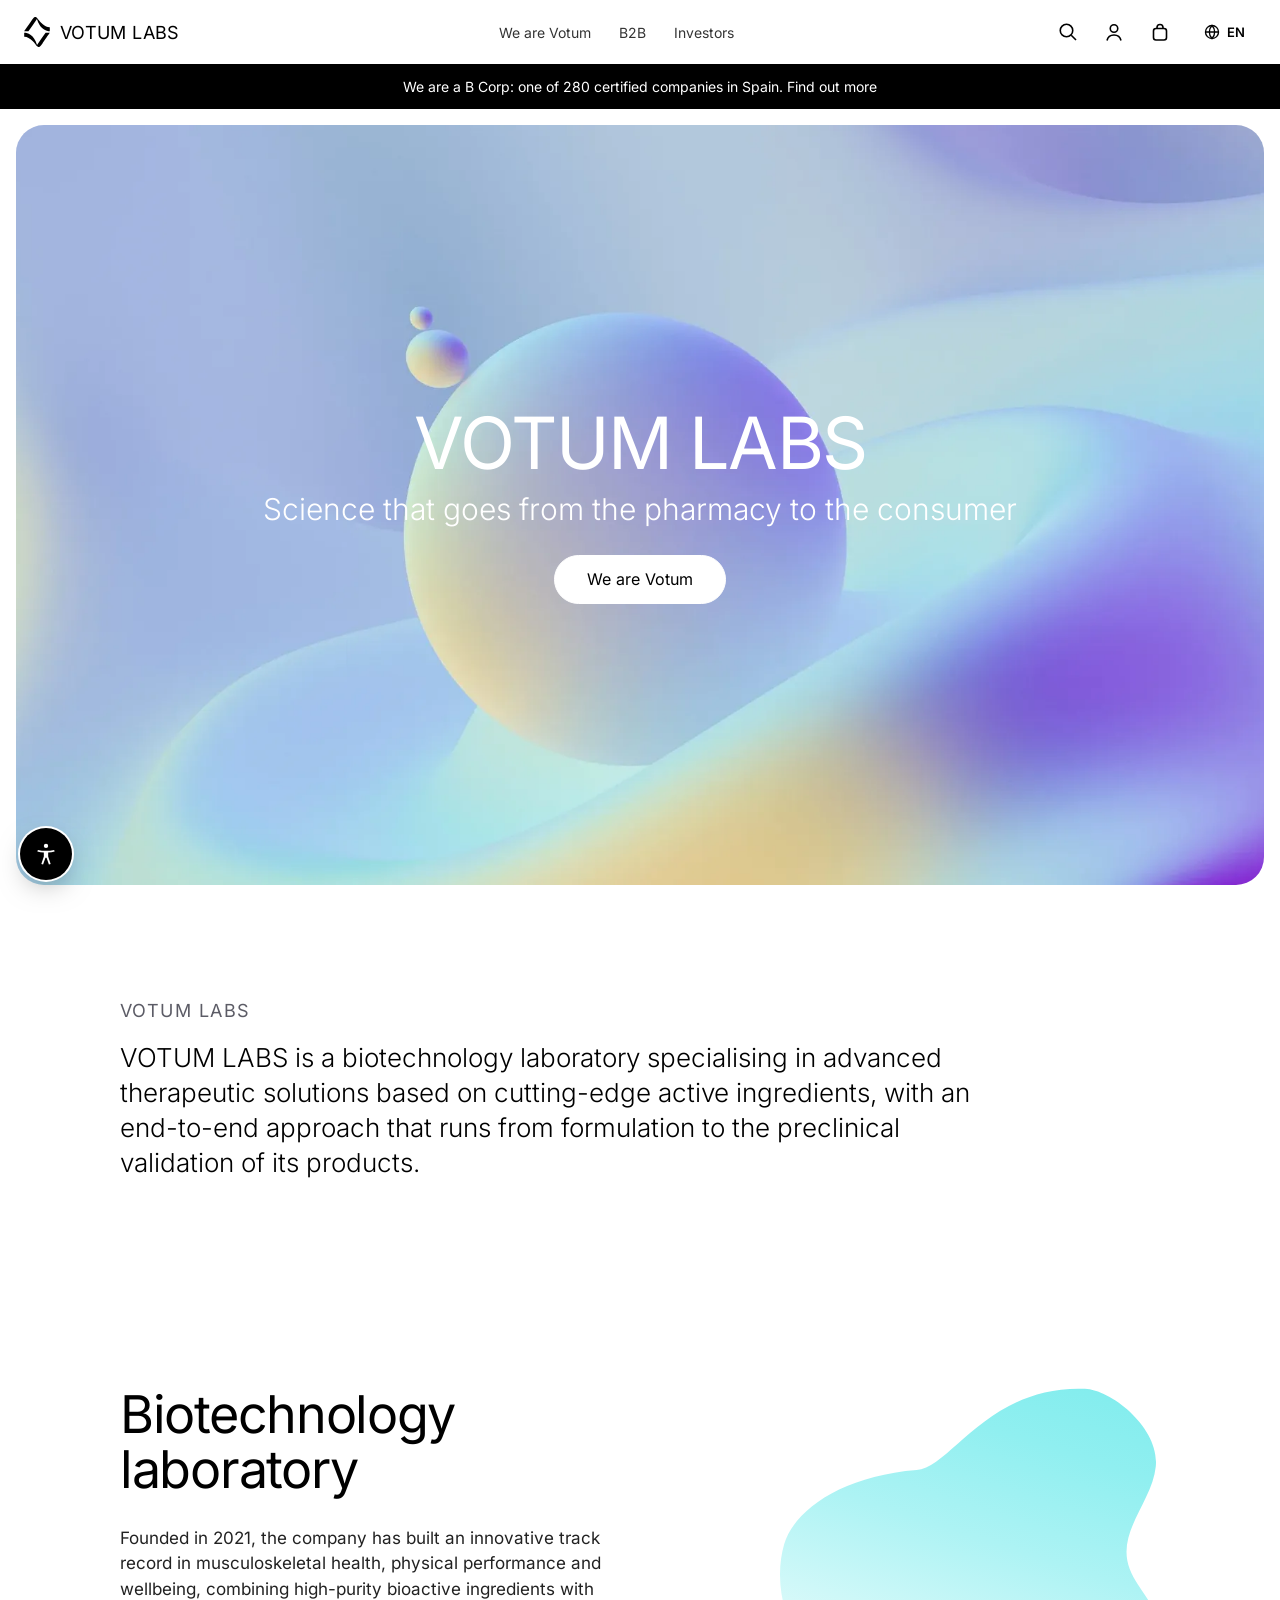
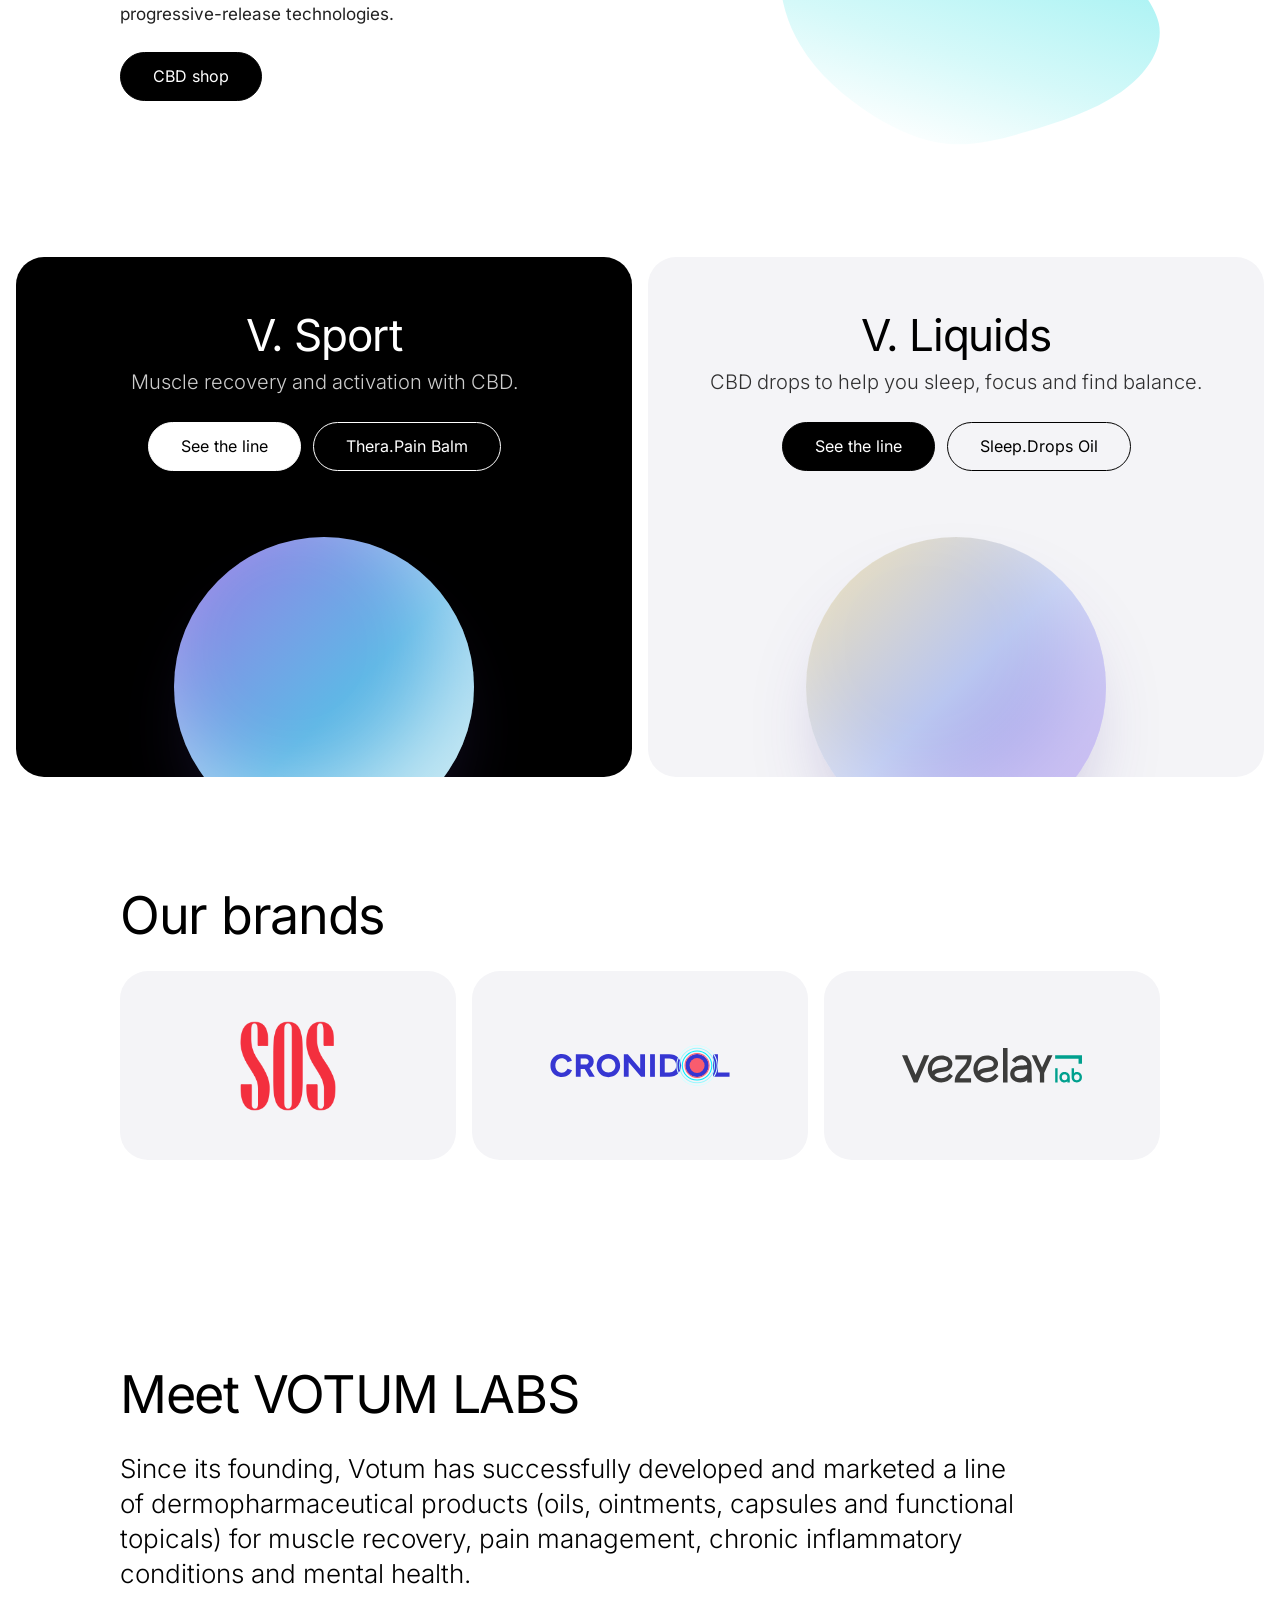
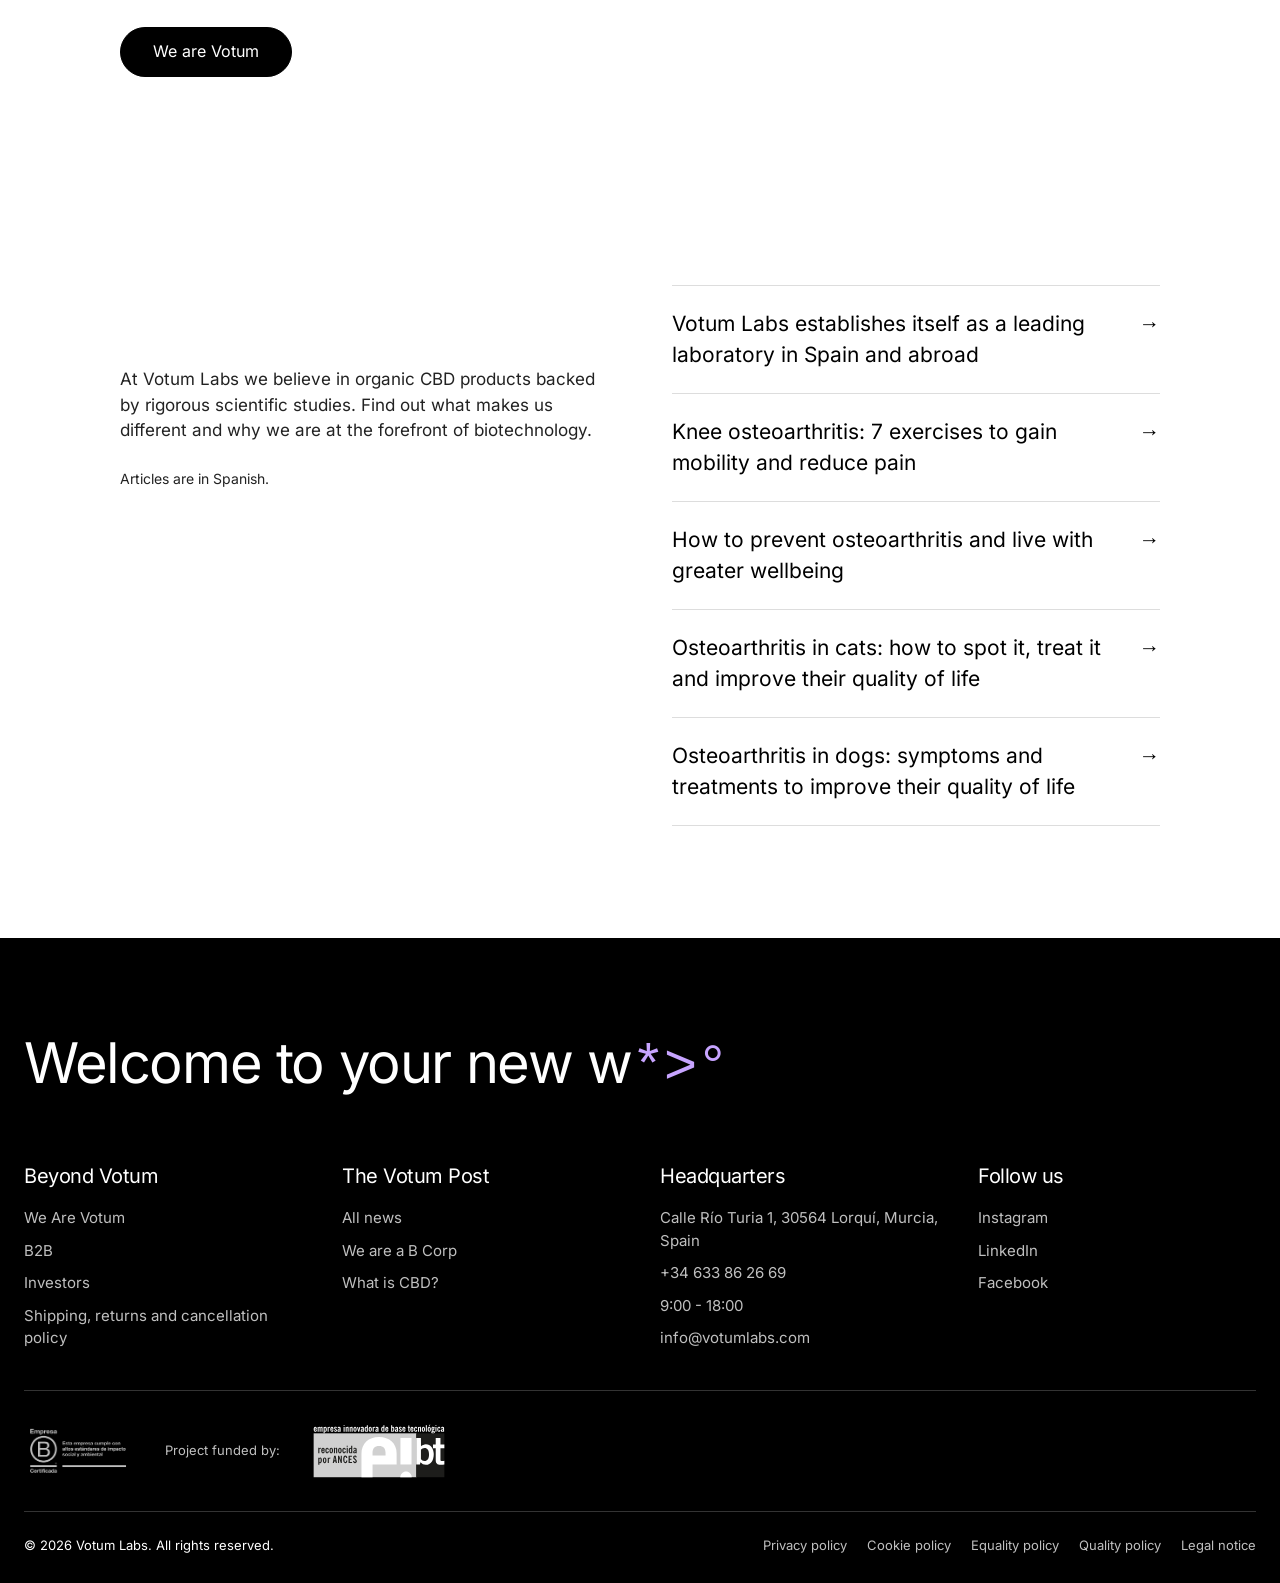
==== commit 062e5973: "Rastro del cursor con la silueta del logotipo de Votum Cada celda del rastro deja de ser un cuadrado" ====
--- a/docs/en/index.html
+++ b/docs/en/index.html
@@ -25,7 +25,7 @@
 <meta name="robots" content="noindex, nofollow">
 	<script>try{var p=JSON.parse(localStorage.getItem('votumA11y')||'{}'),c=document.documentElement.classList;if(p.text)c.add('a11y-text-'+p.text);['contrast','links','readable','reduce-motion'].forEach(function(k){if(p[k])c.add('a11y-'+k)})}catch(e){}</script>
 
-<link rel='stylesheet' id='orbita-css' href='../style.css?ver=2.3.2' media='all' />
+<link rel='stylesheet' id='orbita-css' href='../style.css?ver=2.3.3' media='all' />
 <link rel='stylesheet' id='votum-brand-css' href='../brand.css?ver=1.0.0' media='all' />
 <link rel="icon" type="image/svg+xml" href="../assets/img/votumlabs-fav.svg">
 </head>
@@ -276,8 +276,8 @@
 						<button type="button" class="ob-a11y__reset" data-a11y-reset>Reset</button>
 		</div>
 	</div>
-<script data-wp-strategy="defer" defer id="orbita-js" src="../assets/js/main.js?ver=2.3.2"></script>
-<script data-wp-strategy="defer" defer id="orbita-effects-js" src="../assets/js/effects.js?ver=2.3.2"></script>
-<script data-wp-strategy="defer" defer id="orbita-a11y-js" src="../assets/js/a11y.js?ver=2.3.2"></script>
+<script data-wp-strategy="defer" defer id="orbita-js" src="../assets/js/main.js?ver=2.3.3"></script>
+<script data-wp-strategy="defer" defer id="orbita-effects-js" src="../assets/js/effects.js?ver=2.3.3"></script>
+<script data-wp-strategy="defer" defer id="orbita-a11y-js" src="../assets/js/a11y.js?ver=2.3.3"></script>
 </body>
 </html>
--- a/docs/style.css
+++ b/docs/style.css
@@ -285,9 +285,19 @@
 	text-align: center;
 }
 .vt-trail__cell {
+	position: relative; isolation: isolate;
 	display: block; width: 100%; height: 100%;
+	text-shadow: 0 0 3px var(--vt-fill, transparent);
 	transform: scale(0);
 	transition: transform .12s cubic-bezier(.3, .41, .04, 1.01);
+}
+/* Cada celda tiene la silueta del logotipo de Votum: el color va en un pseudo-elemento
+   recortado con el SVG, así la letra queda encima entera y no se recorta con la máscara. */
+.vt-trail__cell::before {
+	content: ""; position: absolute; inset: 0; z-index: -1;
+	background: var(--vt-fill, #9a7be6);
+	-webkit-mask: url("assets/img/votumlabs-fav.svg") center / contain no-repeat;
+	mask: url("assets/img/votumlabs-fav.svg") center / contain no-repeat;
 }
 .vt-trail__block.is-active .vt-trail__cell { transform: scale(1); transition-duration: .1s; }
 
@@ -401,7 +411,8 @@
 
 /* ---------- Rastro: separadores entre palabras clave ---------- */
 .vt-trail__block.is-sep .vt-trail__cell {
-	background: #fff; color: #9a7be6; box-shadow: inset 0 0 0 1px #9a7be6; font-size: 12px;
+	--vt-fill: #ece4ff; color: #9a7be6; font-size: 12px;
+	filter: drop-shadow(0 0 .6px #9a7be6);   /* contorno violeta alrededor de la silueta */
 }
 
 /* ---------- Enlaces que se iluminan con los colores de la marca ---------- */
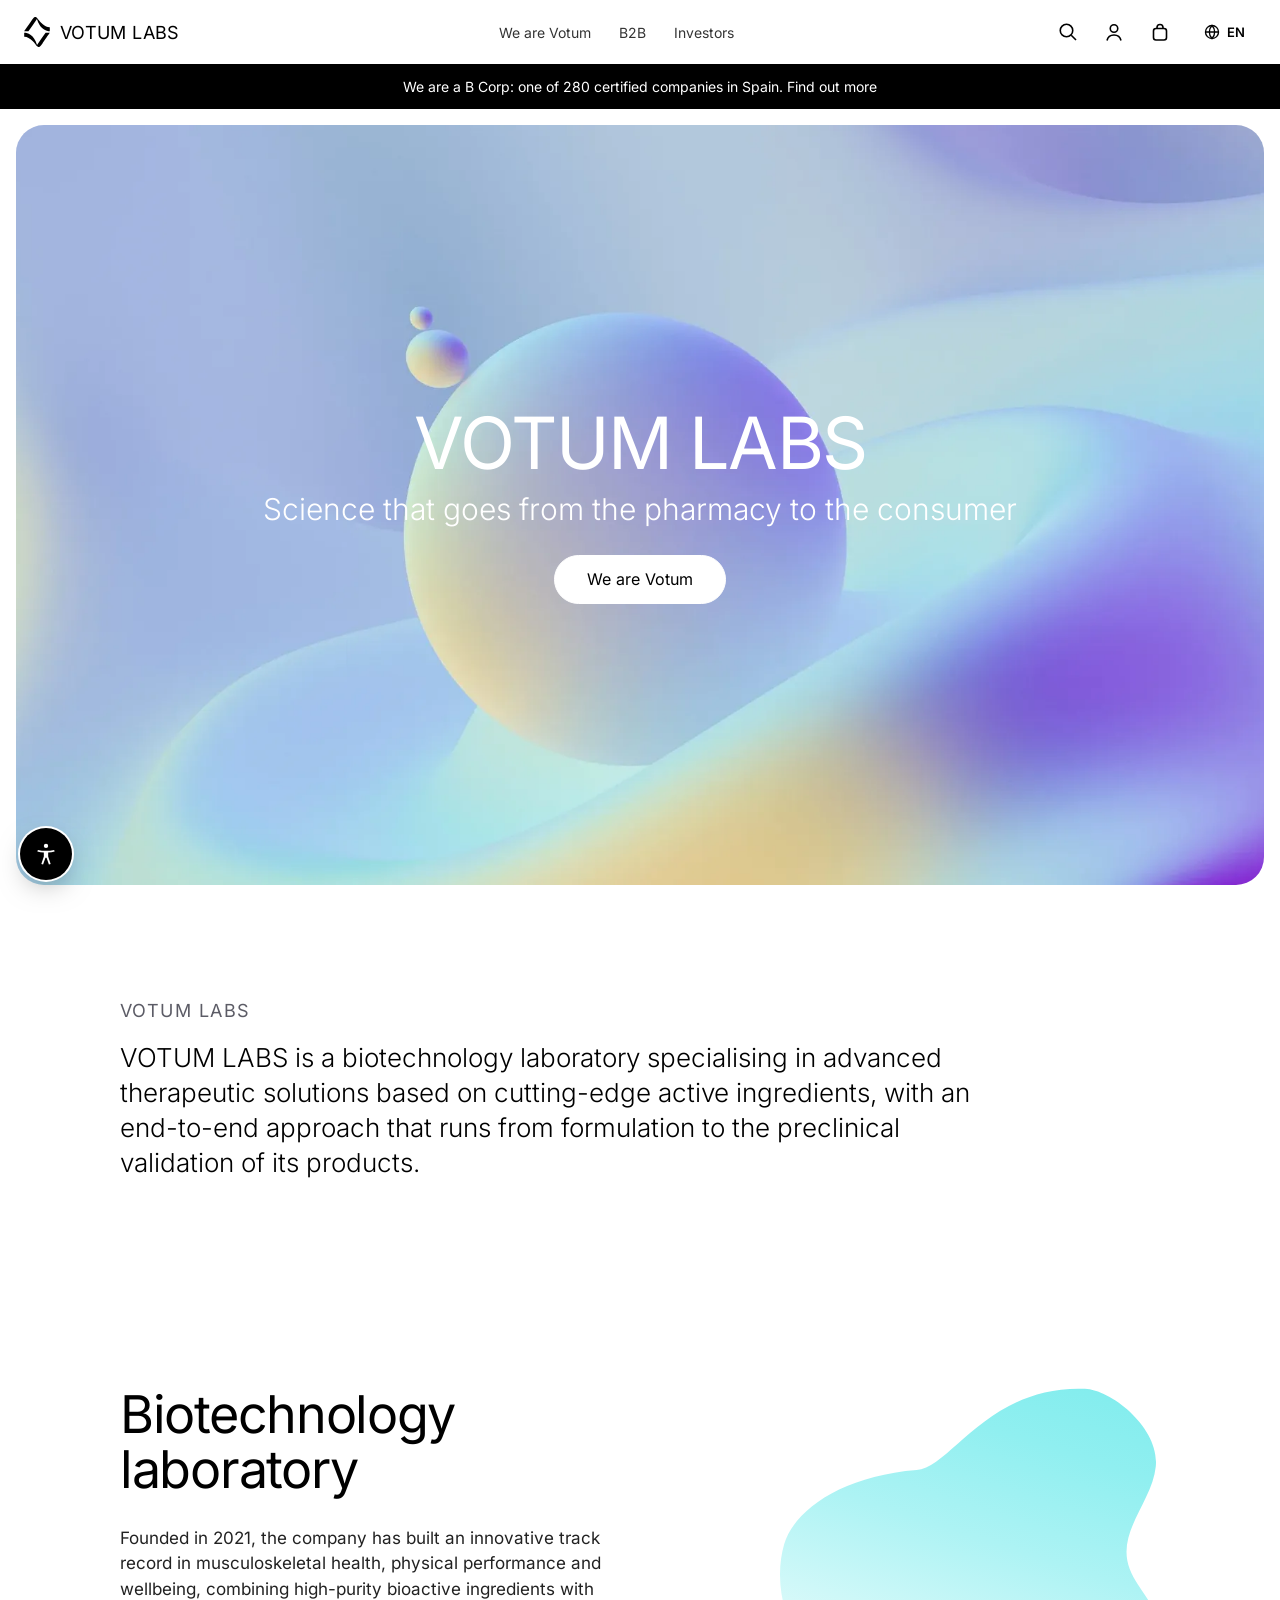
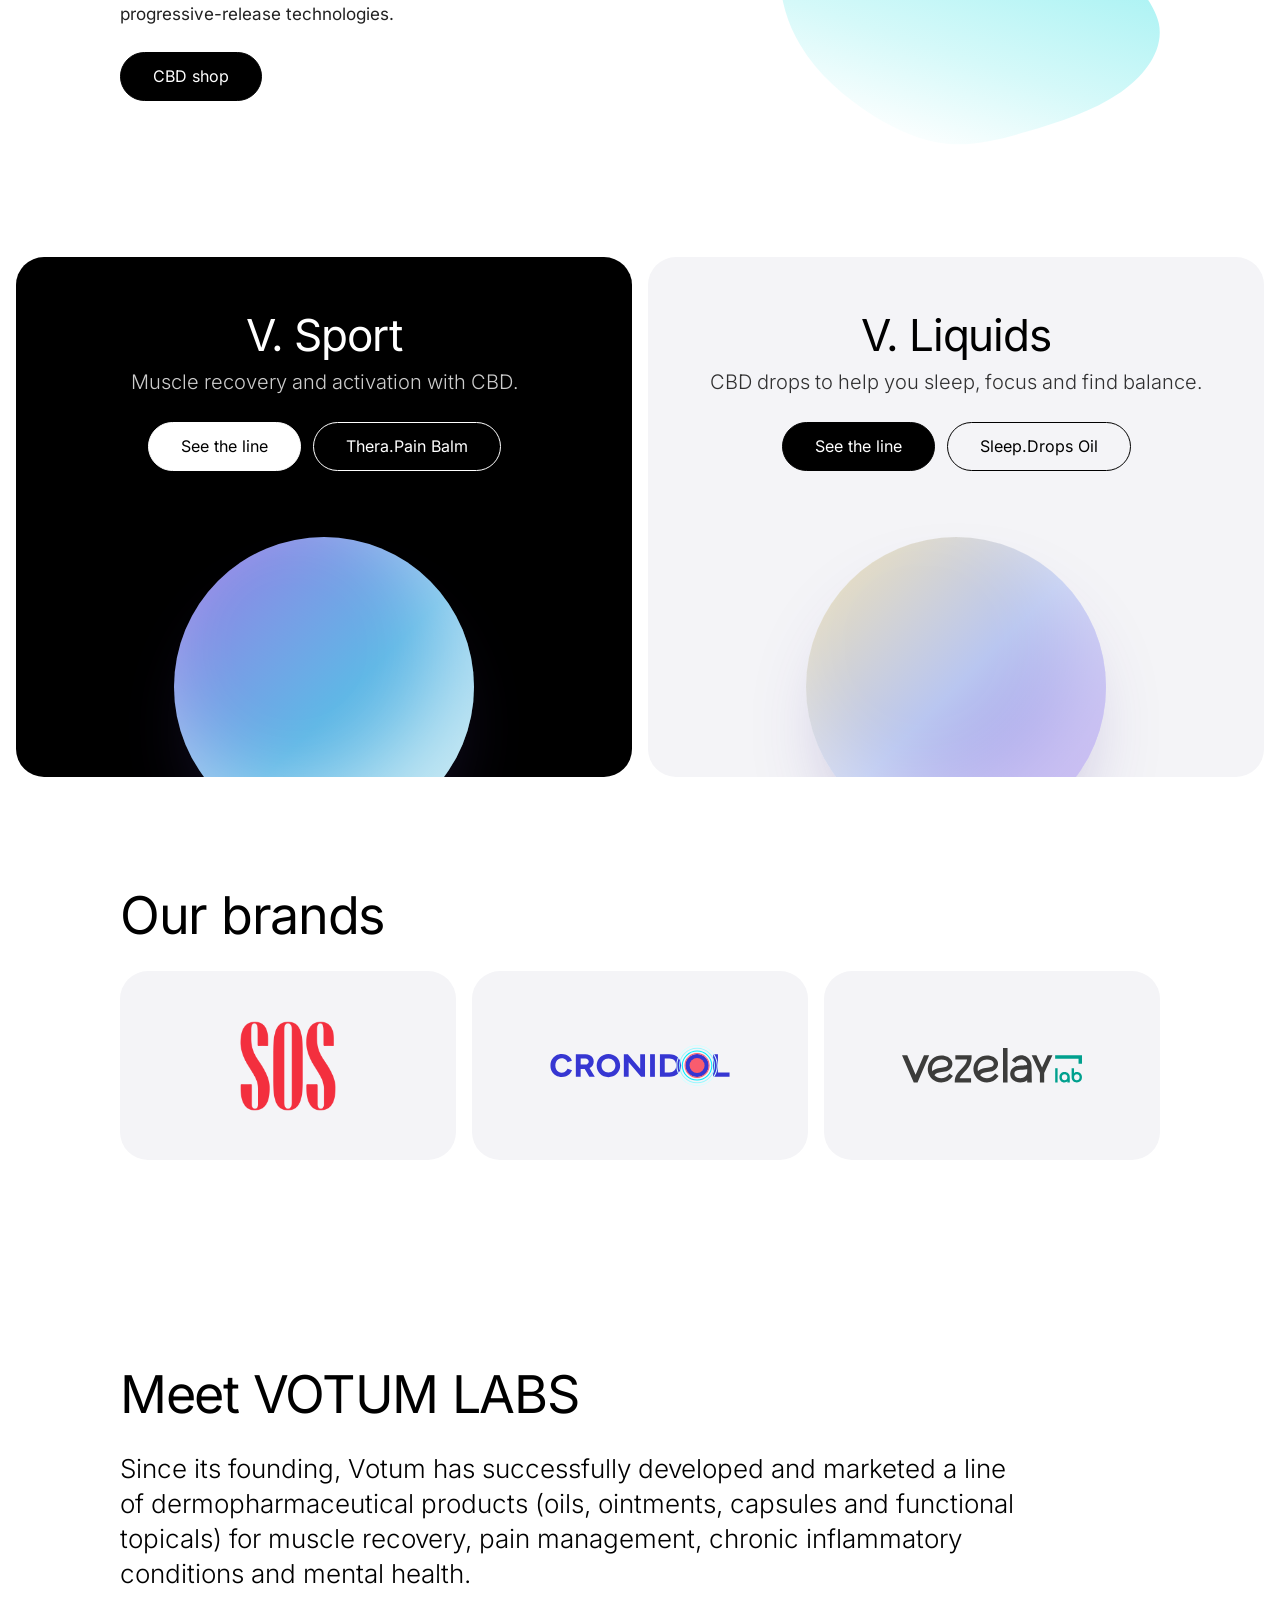
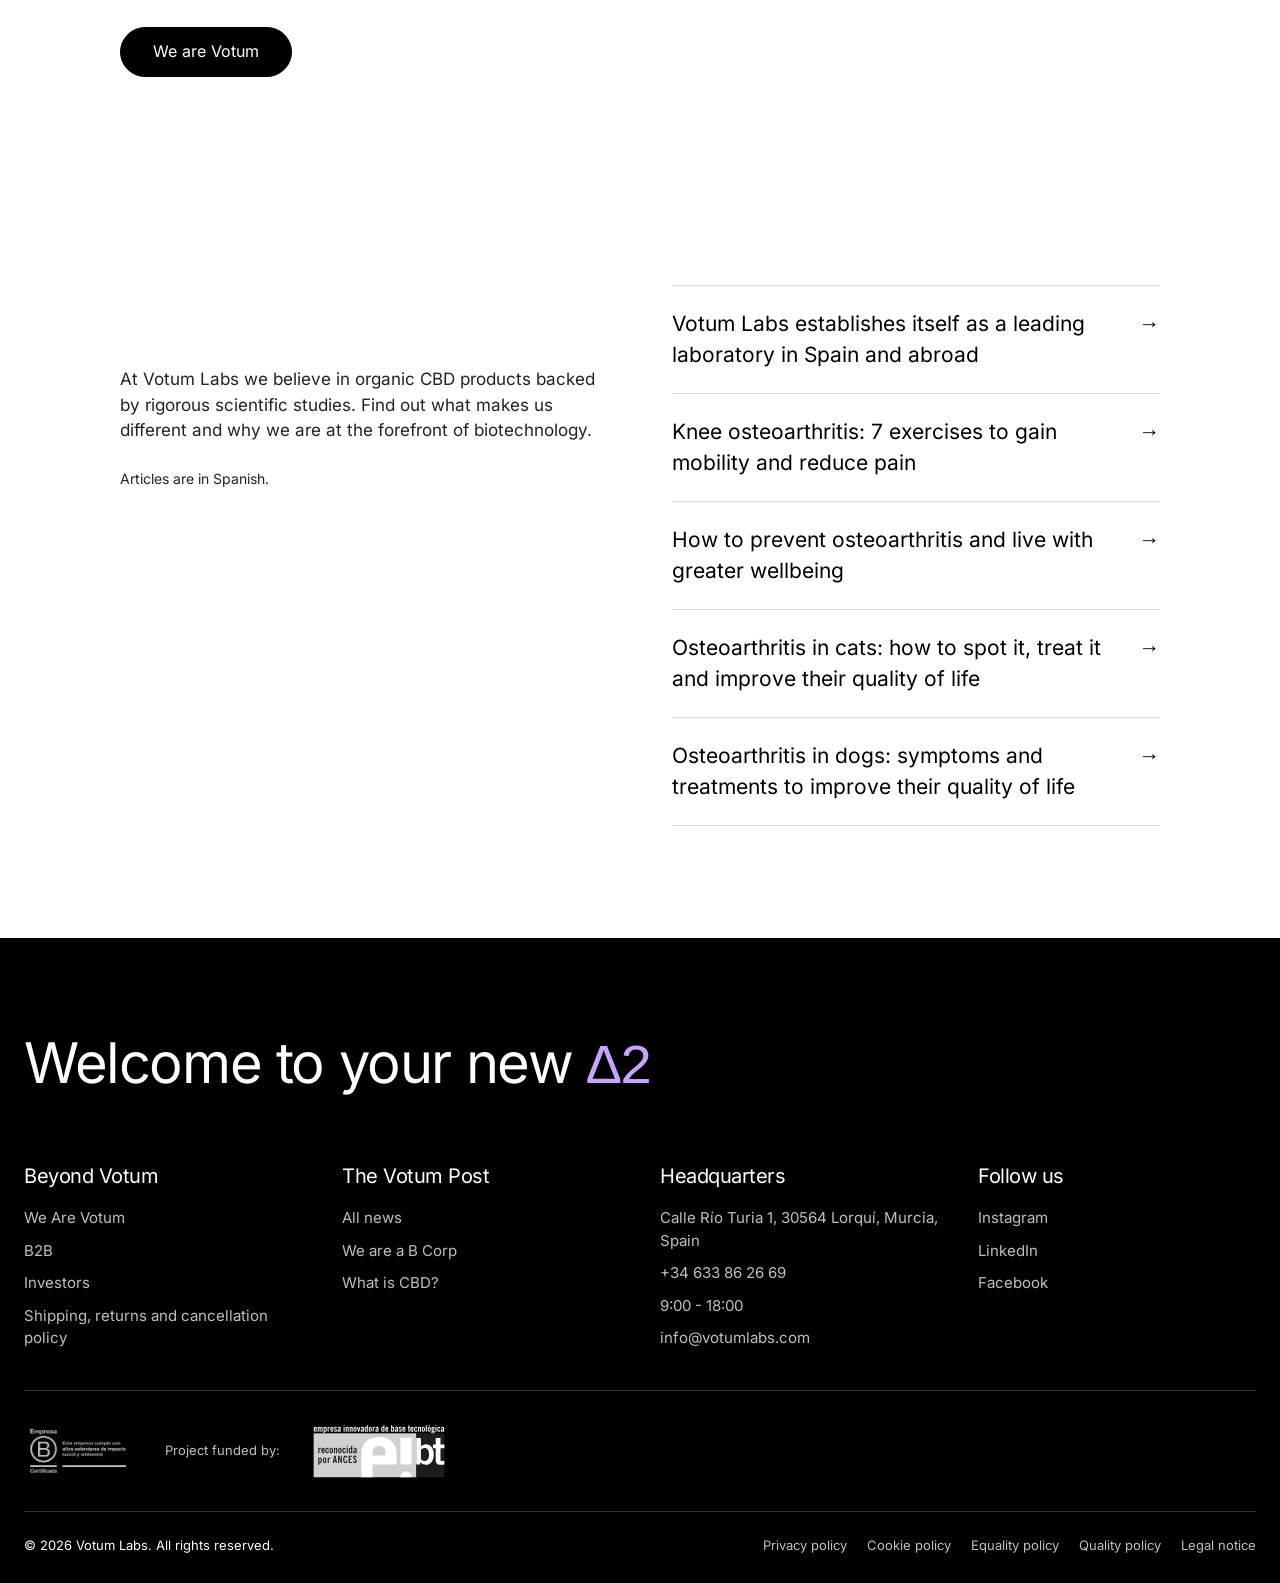
==== commit e675ceb5: "Rastro del cursor: letras legibles sobre blanco, algo más grande y medio segundo más - Halo de contr" ====
--- a/docs/en/index.html
+++ b/docs/en/index.html
@@ -25,7 +25,7 @@
 <meta name="robots" content="noindex, nofollow">
 	<script>try{var p=JSON.parse(localStorage.getItem('votumA11y')||'{}'),c=document.documentElement.classList;if(p.text)c.add('a11y-text-'+p.text);['contrast','links','readable','reduce-motion'].forEach(function(k){if(p[k])c.add('a11y-'+k)})}catch(e){}</script>
 
-<link rel='stylesheet' id='orbita-css' href='../style.css?ver=2.3.3' media='all' />
+<link rel='stylesheet' id='orbita-css' href='../style.css?ver=2.3.4' media='all' />
 <link rel='stylesheet' id='votum-brand-css' href='../brand.css?ver=1.0.0' media='all' />
 <link rel="icon" type="image/svg+xml" href="../assets/img/votumlabs-fav.svg">
 </head>
@@ -276,8 +276,8 @@
 						<button type="button" class="ob-a11y__reset" data-a11y-reset>Reset</button>
 		</div>
 	</div>
-<script data-wp-strategy="defer" defer id="orbita-js" src="../assets/js/main.js?ver=2.3.3"></script>
-<script data-wp-strategy="defer" defer id="orbita-effects-js" src="../assets/js/effects.js?ver=2.3.3"></script>
-<script data-wp-strategy="defer" defer id="orbita-a11y-js" src="../assets/js/a11y.js?ver=2.3.3"></script>
+<script data-wp-strategy="defer" defer id="orbita-js" src="../assets/js/main.js?ver=2.3.4"></script>
+<script data-wp-strategy="defer" defer id="orbita-effects-js" src="../assets/js/effects.js?ver=2.3.4"></script>
+<script data-wp-strategy="defer" defer id="orbita-a11y-js" src="../assets/js/a11y.js?ver=2.3.4"></script>
 </body>
 </html>
--- a/docs/style.css
+++ b/docs/style.css
@@ -280,14 +280,20 @@
 
 .vt-trail { position: fixed; inset: 0; pointer-events: none; z-index: 50; overflow: hidden; }
 .vt-trail__block {
-	position: absolute; top: 0; left: 0; width: 20px; height: 20px;
-	font: 600 10px/20px ui-monospace, "SFMono-Regular", Menlo, Consolas, monospace;
+	position: absolute; top: 0; left: 0; width: 24px; height: 24px;
+	font: 700 12px/24px ui-monospace, "SFMono-Regular", Menlo, Consolas, monospace;
 	text-align: center;
 }
 .vt-trail__cell {
 	position: relative; isolation: isolate;
 	display: block; width: 100%; height: 100%;
-	text-shadow: 0 0 3px var(--vt-fill, transparent);
+	/* La letra se lee aunque caiga en el hueco del logo sobre fondo blanco o negro:
+	   un halo de contraste (oscuro para letra blanca, claro para letra negra, lo fija effects.js)
+	   y debajo un contorno del color de la celda. */
+	text-shadow:
+		0 0 1px var(--vt-halo, transparent), 0 0 2px var(--vt-halo, transparent),
+		1px 0 0 var(--vt-fill, transparent), -1px 0 0 var(--vt-fill, transparent),
+		0 1px 0 var(--vt-fill, transparent), 0 -1px 0 var(--vt-fill, transparent);
 	transform: scale(0);
 	transition: transform .12s cubic-bezier(.3, .41, .04, 1.01);
 }
@@ -411,7 +417,7 @@
 
 /* ---------- Rastro: separadores entre palabras clave ---------- */
 .vt-trail__block.is-sep .vt-trail__cell {
-	--vt-fill: #ece4ff; color: #9a7be6; font-size: 12px;
+	--vt-fill: #ece4ff; color: #9a7be6; font-size: 14px;
 	filter: drop-shadow(0 0 .6px #9a7be6);   /* contorno violeta alrededor de la silueta */
 }
 
